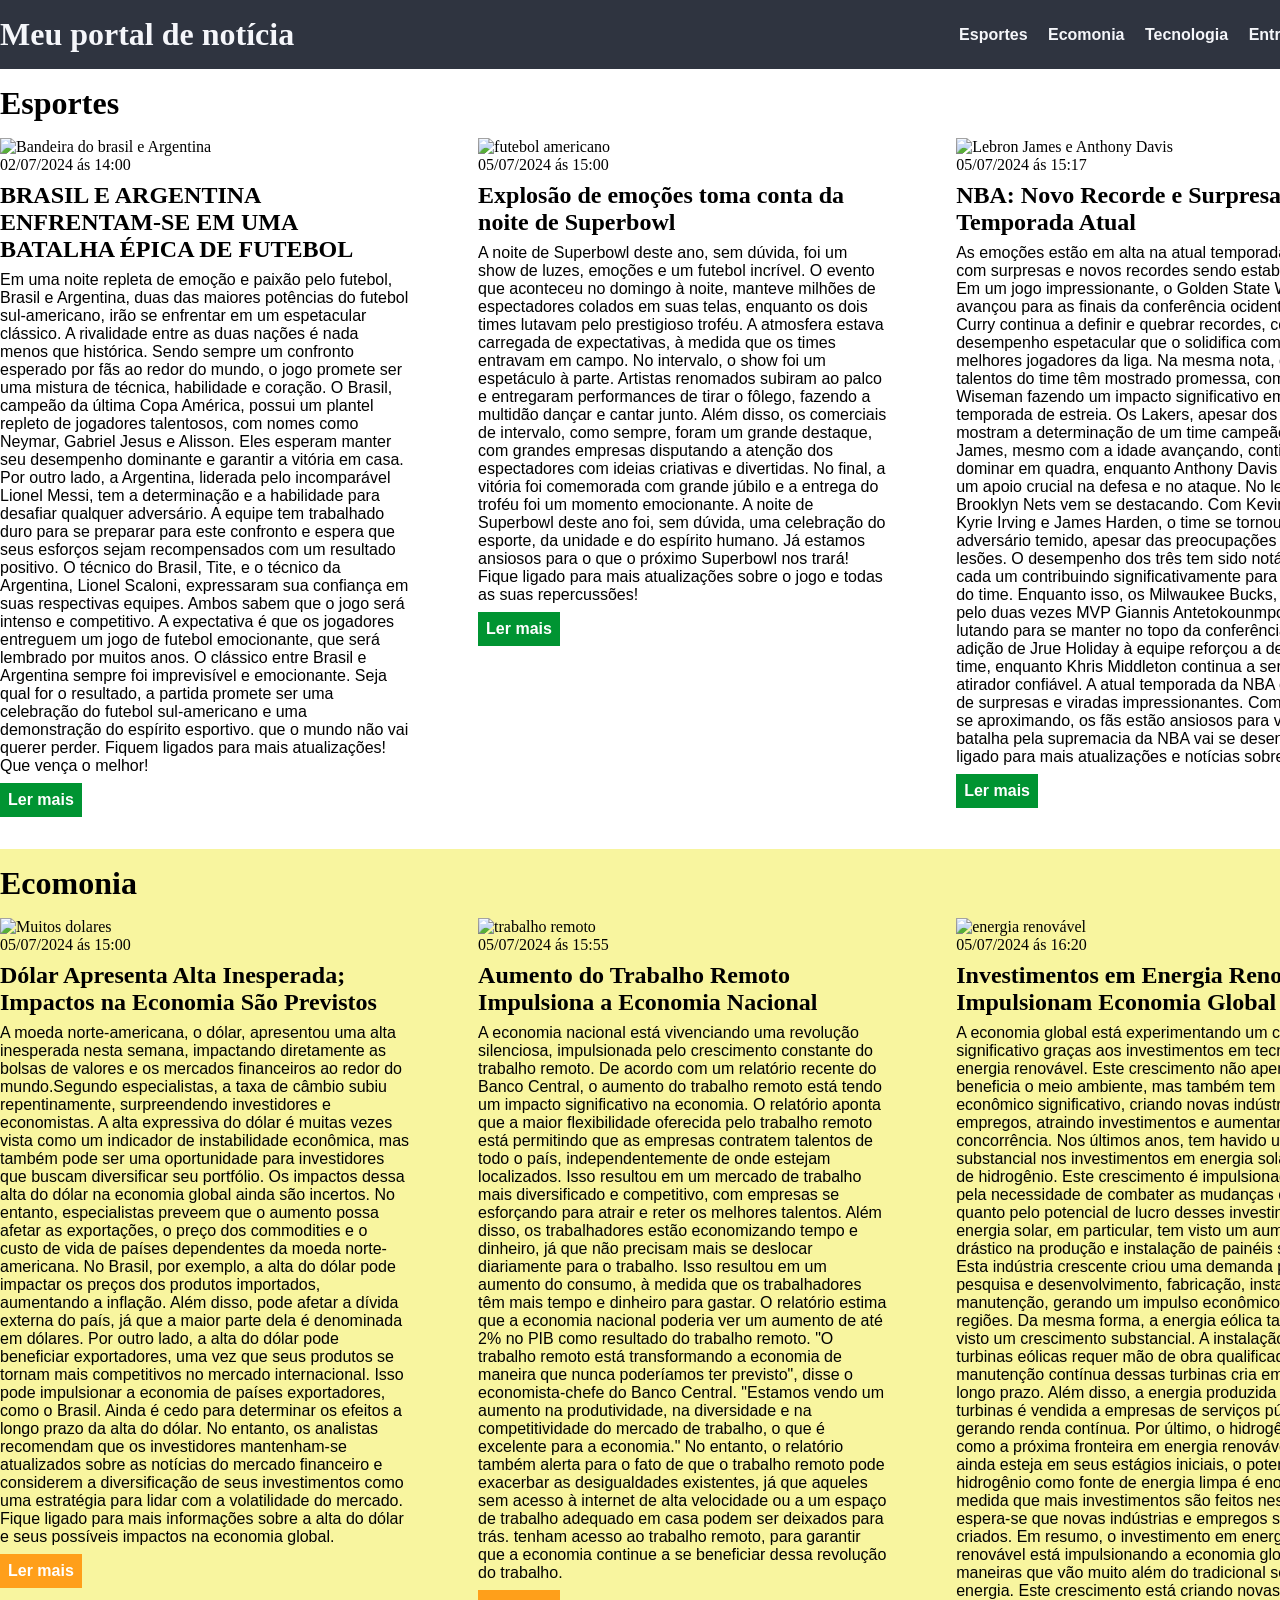
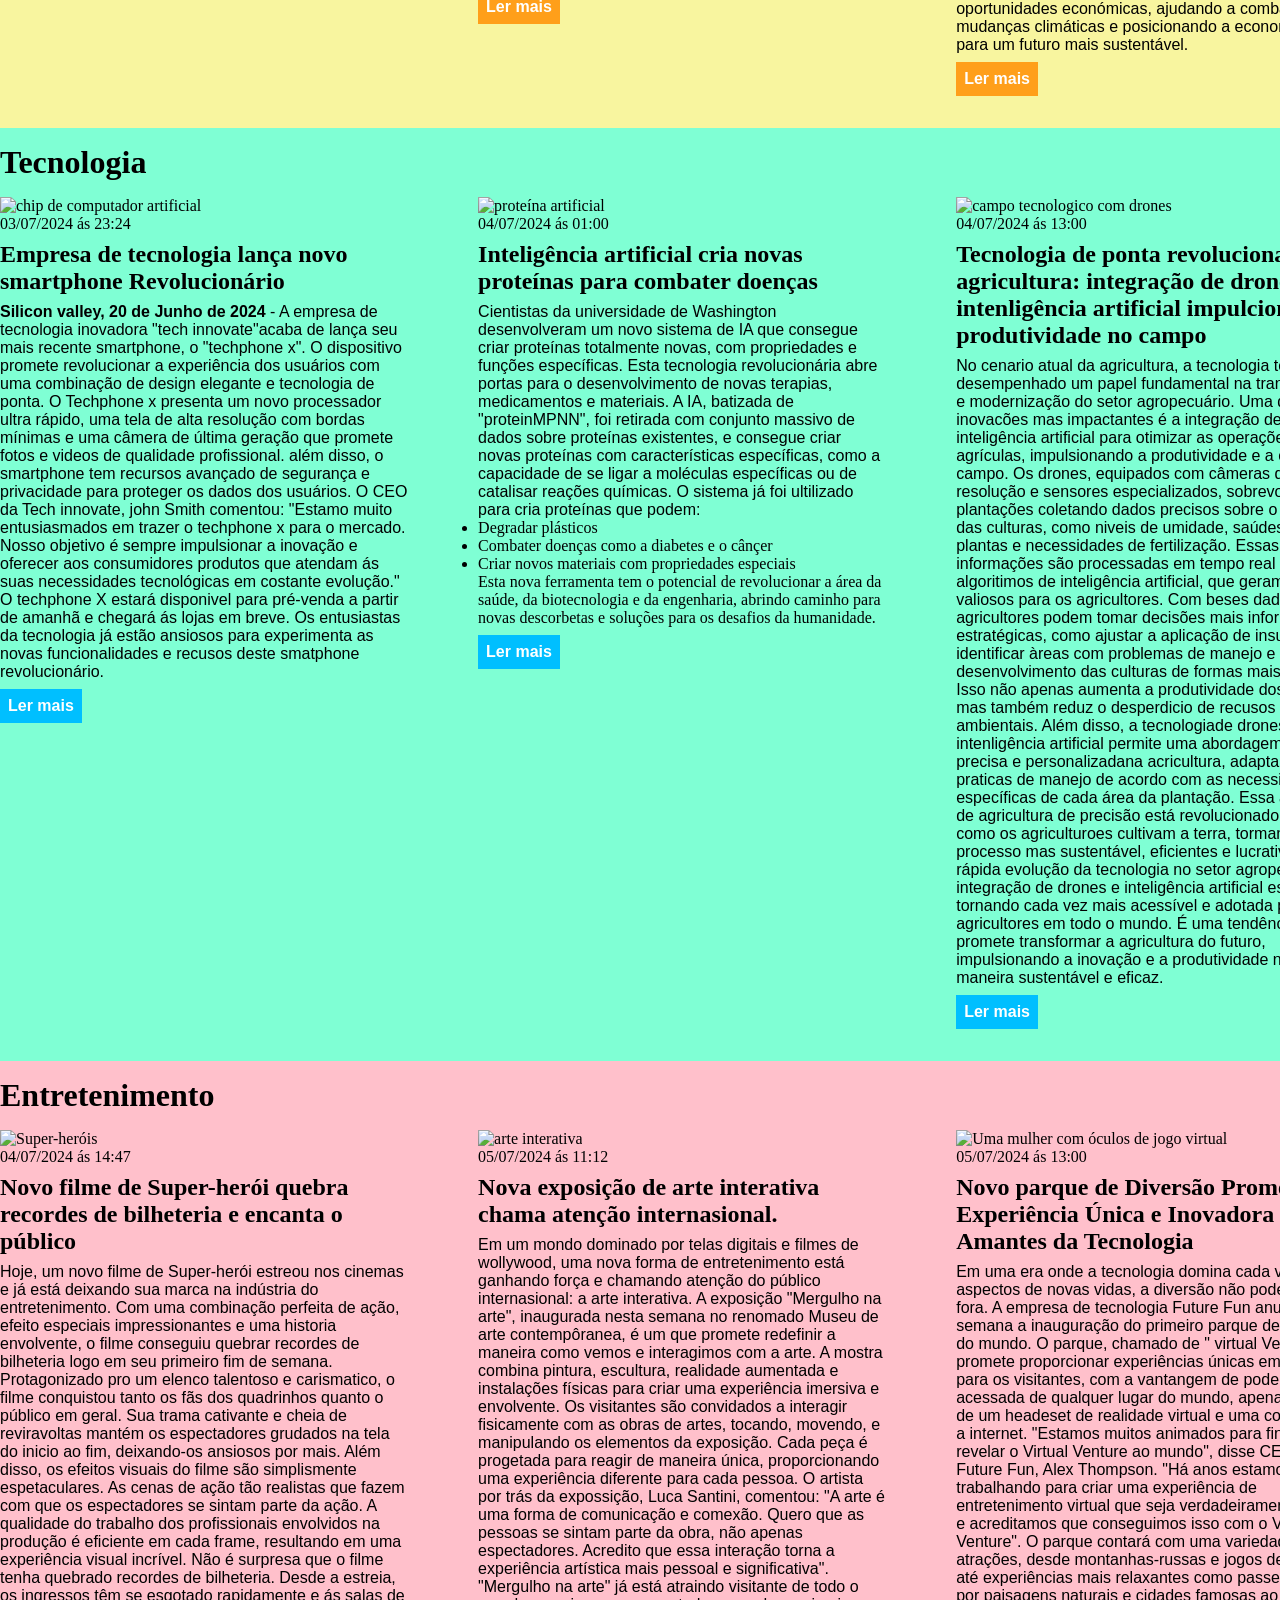
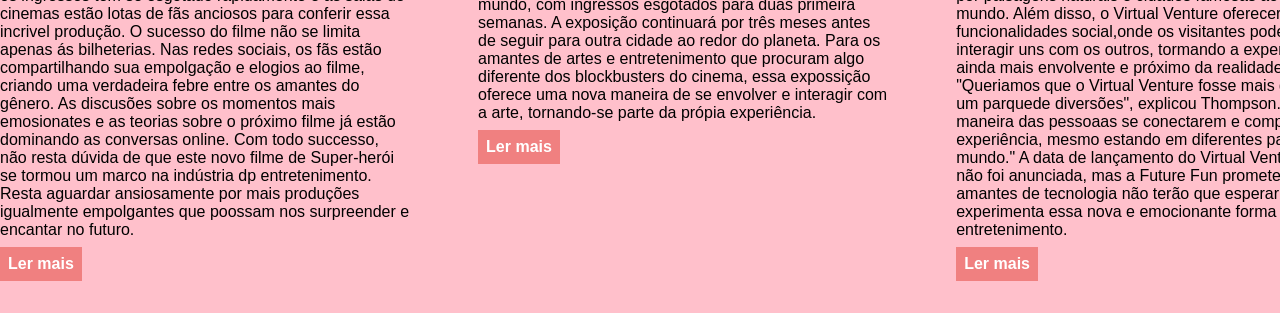
==== index.html @ 667017d4 "exercício.css" ====
<!DOCTYPE html>
<html lang="pt-br">
<head>
    <meta charset="UTF-8">
    <meta name="viewport" content="width=device-width, initial-scale=1.0">
    <title>Document</title>
    <link rel="stylesheet" href="./main.css"/>
</head>
<body>
    <header>
        <div class="container">
          <h1>Meu portal de notícia</h1>
           <nav>
                <ul>
                   <li>
                     <a href="#sports" title="Ir para sessão de esportes">Esportes</a>
                  </li>
                   <li>
                      <a href="#economy" title="Ir para sessão de E">Ecomonia</a>
                  </li>
                   <li>
                      <a href="#technology" title="Ir para a sessão de tecnologia">Tecnologia</a>
                  </li>
                   <li>
                      <a href="#entertainment" title="Ir para sessão de entretenimento">Entretenimento</a>
                  </li>  
                </ul>
           </nav>
        </div>
    </header>
    <section id="sports">
        <div class="container">
           <h2>Esportes</h2>
           <div class="articles">
              <article>
                  <img src="https://th.bing.com/th/id/OIF.UF0vwpuCNcdAWkmCXpvLKA?pid=ImgDet&w=168.00000000000003&h=87.92&c=7&dpr=1,3" alt="Bandeira do brasil e Argentina">
                  <header>
                     <time class="creation-date">02/07/2024 ás 14:00</time>
                   </header>
                    <h3>BRASIL E ARGENTINA ENFRENTAM-SE EM UMA BATALHA ÉPICA DE FUTEBOL</h3>
                    <p>
                     Em uma noite repleta de emoção e paixão pelo futebol, Brasil e Argentina, duas das maiores potências do futebol sul-americano,
                     irão se enfrentar em um espetacular clássico.
                     A rivalidade entre as duas nações é nada menos que histórica. Sendo sempre um confronto esperado por fãs ao redor do mundo, 
                     o jogo promete ser uma mistura de técnica, habilidade e coração.
                     O Brasil, campeão da última Copa América, possui um plantel repleto de jogadores talentosos, com nomes como Neymar, 
                     Gabriel Jesus e Alisson. Eles esperam manter seu desempenho dominante e garantir a vitória em casa.
                     Por outro lado, a Argentina, liderada pelo incomparável Lionel Messi, tem a determinação e a 
                     habilidade para desafiar qualquer adversário. A equipe tem trabalhado duro
                     para se preparar para este confronto e espera que seus esforços sejam recompensados com um resultado positivo.

                     O técnico do Brasil, Tite, e o técnico da Argentina, Lionel Scaloni, expressaram sua confiança em suas respectivas equipes.
                     Ambos sabem que o jogo será intenso e competitivo. A expectativa é que os jogadores entreguem um jogo de futebol 
                     emocionante, que será lembrado por muitos anos.
                     O clássico entre Brasil e Argentina sempre foi imprevisível e emocionante. Seja qual for o resultado,
                     a partida promete ser uma celebração do futebol sul-americano e uma demonstração do espírito esportivo.
                     que o mundo não vai querer perder. Fiquem ligados para mais atualizações!
               
                     </br>Que vença o melhor! 
                    </p>
                    <a href="#" title="Ler a noticia completa">Ler mais</a>
               </article>
               <article>
                   <img src="https://th.bing.com/th/id/OIP.SXNsqj-BRDKtHNkuhl0AogHaF-?pid=ImgDet&w=168.00000000000003&h=88.2&c=7&dpr=1,3" alt="futebol americano">
                   <header>
                     <time datetime="05/07/2024 ás 15:00">05/07/2024 ás 15:00</time>
                   </header>
                  <h3>Explosão de emoções toma conta da noite de Superbowl</h3>
                  <p>
                     A noite de Superbowl deste ano, sem dúvida, foi um show de luzes, emoções e um futebol incrível. 
                     O evento que aconteceu no domingo à noite, manteve milhões de espectadores colados em suas telas, enquanto os dois times 
                     lutavam pelo prestigioso troféu. A atmosfera estava carregada de expectativas, à medida que os times entravam em campo.
                     No intervalo, o show foi um espetáculo à parte. Artistas renomados subiram ao palco e entregaram performances de tirar
                      o fôlego, fazendo a multidão dançar e cantar junto.
                     Além disso, os comerciais de intervalo, como sempre, foram um grande destaque, com grandes empresas disputando a atenção dos
                     espectadores com ideias criativas e divertidas.
                     No final, a vitória foi comemorada com grande júbilo e a entrega do troféu foi um momento emocionante. A noite de Superbowl
                     deste ano foi, sem dúvida, uma celebração do esporte, da unidade e do espírito humano. 
                     Já estamos ansiosos para o que o próximo Superbowl nos trará! Fique ligado para mais atualizações sobre o jogo
                     e todas as suas repercussões!
                    </p>
                    <a href="#" title="Leia a notícia completa">Ler mais</a>
               </article>
               <article>
                   <img src="https://th.bing.com/th/id/OIP.EqbH0ZgD71yNt7T7adXaIwHaEK?pid=ImgDet&w=168&h=94.5&c=7&dpr=1,3" alt="Lebron James e Anthony Davis">
                   <header>
                      <time datetime="05/07/2024 ás 15:17">05/07/2024 ás 15:17</time>
                  </header>
                   <h3>NBA: Novo Recorde e Surpresas na Temporada Atual</h3>
                   <p>
                     As emoções estão em alta na atual temporada da NBA, com surpresas e novos recordes sendo estabelecidos.
                     Em um jogo impressionante, o Golden State Warriors avançou para as finais da conferência ocidental. Steph Curry continua a 
                     definir e quebrar recordes, com um desempenho espetacular que o solidifica como um dos melhores jogadores da liga.
                     Na mesma nota, os jovens talentos do time têm mostrado promessa, 
                     com James Wiseman fazendo um impacto significativo em sua temporada de estreia.
                     Os Lakers, apesar dos desafios, mostram a determinação de um time campeão. LeBron James, mesmo com a idade avançando, 
                     continua a dominar em quadra, enquanto Anthony Davis tem sido um apoio crucial na defesa e no ataque.
                     No leste, o Brooklyn Nets vem se destacando. Com Kevin Durant, Kyrie Irving e James Harden,
                     o time se tornou um adversário temido, apesar das preocupações com lesões.
                     O desempenho dos três tem sido notável, com cada um contribuindo significativamente para o sucesso do time.
                     Enquanto isso, os Milwaukee Bucks, liderados pelo duas vezes MVP Giannis Antetokounmpo,
                     estão lutando para se manter no topo da conferência leste.
                     A adição de Jrue Holiday à equipe reforçou a defesa do time, enquanto Khris Middleton continua a ser um atirador confiável.
                     A atual temporada da NBA está repleta de surpresas e viradas impressionantes. 
                     Com os playoffs se aproximando, os fãs estão ansiosos para ver como a batalha pela supremacia da NBA vai se desenrolar. 
                     Fique ligado para mais atualizações e notícias sobre a NBA.
                   </p>
                   <a href="#" title="Leia a notícia completa">Ler mais</a>
                </article>
            </div>
        </div>
    </section>
    <section id="economy">
        <div class="container">
         <h2>Ecomonia</h2>
            <div class="articles">
               <article>
                   <img src="https://th.bing.com/th/id/OIP.N8RsNg8UmqmbwD3GpKbjogHaE1?pid=ImgDet&w=168&h=109.84615384615384&c=7&dpr=1,3" alt=" Muitos dolares">
                    <header>
                     <time datetime="05/07/2024 ás 15:00">05/07/2024 ás 15:00</time>
                    </header>
                    <h3> Dólar Apresenta Alta Inesperada; Impactos na Economia São Previstos</h3>
                    <p>
                     A moeda norte-americana, o dólar, apresentou uma alta inesperada nesta semana, impactando diretamente as bolsas de 
                     valores e os mercados financeiros ao redor do mundo.Segundo especialistas, a taxa de câmbio subiu repentinamente, 
                     surpreendendo investidores e economistas. A alta expressiva do dólar é muitas vezes vista como um indicador
                     de instabilidade econômica, mas também pode ser uma oportunidade para investidores que buscam diversificar seu portfólio.
                     Os impactos dessa alta do dólar na economia global ainda são incertos. No entanto, especialistas preveem que o aumento 
                     possa afetar as exportações, o preço dos commodities e o custo de vida de países dependentes da moeda norte-americana.
                     No Brasil, por exemplo, a alta do dólar pode impactar os preços dos produtos importados, aumentando a inflação. Além disso, 
                     pode afetar a dívida externa do país, já que a maior parte dela é denominada em dólares.
                     Por outro lado, a alta do dólar pode beneficiar exportadores, uma vez que seus produtos se tornam mais competitivos
                     no mercado internacional. Isso pode impulsionar a economia de países exportadores, como o Brasil.
                     Ainda é cedo para determinar os efeitos a longo prazo da alta do dólar. No entanto, os analistas recomendam
                     que os investidores mantenham-se atualizados sobre as notícias do mercado financeiro e considerem a diversificação de seus
                     investimentos como uma estratégia para lidar com a volatilidade do mercado.
                     Fique ligado para mais informações sobre a alta do dólar e seus possíveis impactos na economia global.
                    </p>
                    <a href="#" title="Leia a notícia  completa">Ler mais</a>
                </article>
                  <article>
                        <img src="https://th.bing.com/th/id/OIP.Q5KJ61uFa-w5u8GrQovnfQAAAA?pid=ImgDet&w=168.00000000000003&h=88.2&c=7&dpr=1,3" alt="trabalho remoto">
                        <header>
                          <time datetime="05/07/2024 ás 15:55">05/07/2024 ás 15:55</time>
                       </header>
                       <h3>Aumento do Trabalho Remoto Impulsiona a Economia Nacional</h3>
                       <p>
                          A economia nacional está vivenciando uma revolução silenciosa, impulsionada pelo crescimento constante do trabalho remoto. 
                          De acordo com um relatório recente do Banco Central, o aumento do trabalho remoto está tendo um impacto significativo na economia.
                          O relatório aponta que a maior flexibilidade oferecida pelo trabalho remoto está permitindo que as empresas contratem 
                          talentos de todo o país, independentemente de onde estejam localizados. Isso resultou em um mercado de trabalho mais diversificado 
                          e competitivo, com empresas se esforçando para atrair e reter os melhores talentos.
                          Além disso, os trabalhadores estão economizando tempo e dinheiro, já que não precisam mais se deslocar diariamente para o trabalho. 
                          Isso resultou em um aumento do consumo, à medida que os trabalhadores têm mais tempo e dinheiro para gastar. O relatório estima que 
                          a economia nacional poderia ver um aumento de até 2% no PIB como resultado do trabalho remoto.
                          "O trabalho remoto está transformando a economia de maneira que nunca poderíamos ter previsto", disse o economista-chefe do Banco Central.
                          "Estamos vendo um aumento na produtividade, na diversidade e na competitividade do mercado de trabalho, o que é excelente para a economia."
                          No entanto, o relatório também alerta para o fato de que o trabalho remoto pode exacerbar as desigualdades existentes, 
                          já que aqueles sem acesso à internet de alta velocidade ou a um espaço de trabalho adequado em casa podem ser deixados para trás.
                          tenham acesso ao trabalho remoto, para garantir que a economia continue a se beneficiar dessa revolução do trabalho.
                       </p>
                       <a href="#" title="Leia a notícia completa">Ler mais</a>
                   </article>
                   <article>
                        <img src="https://th.bing.com/th/id/OIP.VUmOvIWwrbQM0lp79oIJpgAAAA?pid=ImgDet&w=168&h=94.36937799043062&c=7&dpr=1,3" alt="energia renovável">
                        <header>
                            <time datetime="05/07/2024 ás 16:20">05/07/2024 ás 16:20</time>
                        </header>
                        <h3>Investimentos em Energia Renovável Impulsionam Economia Global</h3>
                        <p>
                          A economia global está experimentando um crescimento significativo graças aos investimentos em tecnologias de energia renovável. 
                          Este crescimento não apenas beneficia o meio ambiente, mas também tem um impacto econômico significativo, 
                          criando novas indústrias e empregos, atraindo investimentos e aumentando a concorrência.
                          Nos últimos anos, tem havido um aumento substancial nos investimentos em energia solar, eólica e de hidrogênio. Este crescimento é 
                          impulsionado tanto pela necessidade de combater as mudanças climáticas quanto pelo potencial de lucro desses investimentos. 
                          A energia solar, em particular, tem visto um aumento drástico na produção e instalação de painéis solares. Esta indústria crescente 
                          criou uma demanda por pesquisa e desenvolvimento, fabricação, instalação e manutenção, gerando um impulso econômico em muitas regiões.
                          Da mesma forma, a energia eólica também tem visto um crescimento substancial. A instalação de turbinas eólicas requer mão de obra 
                          qualificada, e a manutenção contínua dessas turbinas cria empregos de longo prazo. Além disso, a energia produzida por essas turbinas é
                          vendida a empresas de serviços públicos, gerando renda contínua.
                          Por último, o hidrogênio é visto como a próxima fronteira em energia renovável. Embora ainda esteja em seus estágios iniciais, o potencial 
                          para o hidrogênio como fonte de energia limpa é enorme. 
                          À medida que mais investimentos são feitos nesta área, espera-se que novas indústrias e empregos sejam criados.
                          Em resumo, o investimento em energia renovável está impulsionando a economia global de maneiras que vão muito além do tradicional setor de energia.
                          Este crescimento está criando novas oportunidades económicas, ajudando a combater as mudanças climáticas e posicionando a economia global
                          para um futuro mais sustentável.
                       </p>
                       <a href="#" title="Leia a notícia completa">Ler mais</a>
                 </article>
               </div>
          </div>
      </section>
     <section id="technology">
        <div class="container">
            <h2>Tecnologia</h2>
           <div class="articles">
               <article>
                   <img src="https://th.bing.com/th/id/OIP.VvObCegYnAon6hf6VqrpDgHaEL?pid=ImgDet&w=168&h=111.552&c=7&dpr=1,3" alt="chip de computador artificial">
                   <header>
                        <time datetime="03/07/2024 ás 23:24">03/07/2024 ás 23:24</time>
                    </header>
                    <h3>Empresa de tecnologia lança novo smartphone Revolucionário</h3>
                    <p>
                     <strong>Silicon valley, 20 de Junho de 2024 </strong>
                     - A empresa de tecnologia inovadora "tech innovate"acaba 
                     de lança seu mais recente smartphone, o "techphone x". O dispositivo promete revolucionar
                     a experiência dos usuários com uma combinação de design elegante e tecnologia de ponta.
                     O Techphone x 
                     presenta um novo processador ultra rápido, uma tela de alta resolução com 
                     bordas mínimas e uma câmera de última geração que promete fotos e videos de qualidade profissional. 
                     além disso, o smartphone tem recursos avançado de segurança e privacidade para proteger os dados
                     dos usuários. 
                     O CEO da Tech innovate,
                     john Smith comentou: "Estamo muito entusiasmados em trazer o techphone x 
                     para o mercado. Nosso objetivo é sempre impulsionar  a inovação e oferecer aos consumidores
                     produtos que atendam ás suas necessidades tecnológicas em costante evolução."

                     O techphone X estará disponivel para pré-venda a partir de amanhã e chegará ás lojas em breve.
                     Os entusiastas da tecnologia já estão ansiosos para experimenta  as novas
                     funcionalidades e recusos deste smatphone revolucionário.
                    </p>
                    <a href="#" title="Leia a notícia completa">Ler mais</a>
                </article>
                <article>
                    <img src="https://th.bing.com/th/id/OIP.wGPs08Y-tRwc-zWk6XHKxgHaFj?pid=ImgDet&w=168&h=126&c=7&dpr=1,3" alt=" proteína artificial">
                    <header>
                        <time datetime="04/07/2024 ás 01:00">04/07/2024 ás 01:00</time>
                    </header>
                    <h3>Inteligência artificial cria novas proteínas para combater doenças</h3>
                    <p>
                      Cientistas da universidade de Washington desenvolveram um novo sistema de IA que consegue criar 
                      proteínas totalmente novas, com propriedades e funções específicas. Esta tecnologia revolucionária 
                      abre portas para o desenvolvimento de novas terapias, medicamentos e materiais.
                      A IA, batizada de "proteinMPNN", foi retirada com conjunto massivo de dados sobre proteínas existentes,
                      e consegue criar novas proteínas com características específicas, como a capacidade de se ligar a moléculas
                      específicas ou de catalisar reações químicas.
                      O sistema já foi ultilizado para cria proteínas que podem:

                        <ul>
                            <li>
                                Degradar plásticos
                            </li>
                            <li>
                                Combater doenças como a diabetes e o cânçer
                            </li>
                            <li>
                                Criar novos materiais com propriedades especiais
                            </li>
                        </ul>
                      Esta nova ferramenta tem o potencial de revolucionar a área da saúde, da biotecnologia e 
                      da engenharia, abrindo caminho para novas descorbetas e soluções para os desafios da humanidade.
                   </p>
                    <a href="#" title="Leia a notícia completa">Ler mais</a>
                </article>
                <article>
                    <img src="https://th.bing.com/th/id/OIP.MgFPG8qgtLNvmOZzmm0cWwHaEU?pid=ImgDet&w=168.00000000000003&h=98.00000000000001&c=7&dpr=1,3" alt="campo tecnologico com drones">
                    <header>
                        <time datetime="04/07/2024 ás 13:00">04/07/2024 ás 13:00</time>
                    </header>
                    <h3>Tecnologia de ponta revoluciona a agricultura: integração de drones e intenligência artificial impulciona a produtividade no campo</h3>
                    <p>
                     No cenario atual da agricultura, a tecnologia tem desempenhado um papel fundamental na transformação e modernização 
                     do setor agropecuário. Uma das inovacões mas impactantes é a integração de drones e inteligência artificial 
                     para otimizar as operações agrículas, impulsionando a produtividade e a eficiêcia no campo.

                     Os drones, equipados com câmeras de alta resolução e sensores especializados, sobrevoam as plantações coletando dados
                     precisos sobre o estados das culturas, como niveis de umidade, saúdes das plantas e necessidades de fertilização. 
                     Essas informações são processadas em tempo real por algoritimos de inteligência artificial, que geram insights 
                     valiosos para os agricultores. Com beses dados, os agricultores podem tomar decisões mais informadas e estratégicas, 
                     como ajustar a aplicação de insumos, e identificar àreas com problemas de manejo e monitorar o desenvolvimento das culturas 
                     de formas mais eficientes. Isso não apenas aumenta a produtividade dos cultivos, mas também  reduz o desperdicio de recusos e 
                     impactos ambientais.
                     Além disso, a tecnologiade drones e intenligência artificial permite uma abordagem mais precisa e personalizadana acricultura, adaptando as praticas
                     de manejo de acordo com as necessidades específicas de cada área da plantação. Essa abordagem de agricultura de precisão está revolucionado a forma como
                     os agriculturoes cultivam a terra, tormando o processo mas sustentável, eficientes e lucrativo,
                     Com a rápida evolução da tecnologia no setor agropecuário, a integração de drones e inteligência artificial está se tornando cada vez mais acessível 
                     e adotada por agricultores em todo o mundo. É uma tendência que promete transformar a agricultura do futuro, impulsionando a inovação e a produtividade
                     no campo de maneira sustentável e eficaz.
                    </p>
                    <a href="#" title="Leia a notícia completa">Ler mais</a>
                </article>
            </div>
        </div>
    </section>
    <section id="entertainment">
        <div class="container">
           <h2>Entretenimento</h2>
           <div class="articles">
                <article>
                    <img src="https://th.bing.com/th/id/OIP.EmAvqfZo1g3l0dRwUW2iXwAAAA?pid=ImgDet&w=168&h=84&c=7&dpr=1,3" alt="Super-heróis">
                    <header>
                        <time datetime="04/07/2024 ás 14:47">04/07/2024 ás 14:47</time>
                    </header>
                    <h3>Novo filme de Super-herói quebra recordes de bilheteria e encanta o público</h3>
                    <p>
                      Hoje, um novo filme de Super-herói estreou nos cinemas e já está deixando sua marca na indústria
                      do entretenimento. Com uma combinação perfeita de ação, efeito especiais impressionantes e uma 
                      historia envolvente, o filme conseguiu quebrar recordes de bilheteria logo em seu primeiro fim de semana. 
                      Protagonizado pro um elenco talentoso e carismatico, o filme conquistou tanto os fãs dos quadrinhos quanto o público
                      em geral. Sua trama cativante e cheia de reviravoltas mantém os espectadores grudados na tela do inicio ao fim, 
                      deixando-os ansiosos por mais.

                      Além disso, os efeitos visuais do filme são simplismente espetaculares. As cenas de ação tão realistas que fazem com que 
                      os espectadores se sintam parte da ação. A qualidade do trabalho dos profissionais envolvidos na produção é eficiente
                      em cada frame, resultando em uma experiência visual incrível.
                      Não é surpresa que o filme tenha quebrado recordes de bilheteria. Desde a estreia, os ingressos têm se esgotado rapidamente 
                      e ás salas de cinemas estão lotas de fãs anciosos para conferir essa incrivel produção.
                      O sucesso do filme não se limita apenas ás bilheterias. Nas redes sociais, os fãs estão compartilhando sua empolgação 
                      e elogios ao filme, criando uma verdadeira febre entre os amantes do gênero. As discusões sobre os momentos mais emosionates 
                      e as teorias sobre o próximo filme já estão dominando as conversas online.
                      Com todo successo, não resta dúvida de que este novo filme de Super-herói se tormou um marco na 
                      indústria dp entretenimento. Resta aguardar ansiosamente por mais produções igualmente empolgantes que poossam nos surpreender
                      e encantar no futuro.
                 </p>
                 <a href="#" title="Leia a notícia completa">Ler mais</a>
               </article>
               <article>
                  <img src="https://th.bing.com/th/id/OIP.QwZMgYDD4YnKC2y-NVO3rgHaDt?pid=ImgDet&w=168&h=112&c=7&dpr=1,3" alt="arte interativa">
                    <header>
                      <time datetime="05/07/2024 ás 11:12">05/07/2024 ás 11:12</time>
                    </header>
                    <h3>Nova exposição de arte interativa chama atenção internasional.</h3>
                    <p>
                    Em um mondo dominado  por telas digitais e filmes de wollywood, uma nova forma de entretenimento
                    está ganhando força e chamando atenção do público internasional: a arte interativa.
                    A exposição "Mergulho na arte", inaugurada nesta semana no renomado Museu de arte 
                    contempôranea, é um que promete redefinir a maneira como vemos e interagimos com a arte. A mostra 
                    combina pintura, escultura, realidade aumentada e instalações físicas para criar uma experiência 
                    imersiva e envolvente.

                    Os visitantes são convidados a interagir fisicamente com as obras de artes, tocando, movendo, e manipulando
                    os elementos da exposição. Cada peça é progetada para reagir de maneira única, proporcionando uma experiência
                    diferente para cada pessoa.
                    O artista por trás da expossição, Luca Santini, comentou: "A arte é uma forma de comunicação e comexão.
                    Quero que as pessoas se sintam parte da obra, não apenas espectadores. Acredito que essa interação torna a experiência
                    artística mais pessoal e significativa". 

                    "Mergulho na arte" já está atraindo visitante de todo o mundo, com ingressos esgotados para duas primeira semanas.
                    A exposição continuará por três meses antes de seguir para outra cidade ao redor do planeta.
                    Para os amantes de artes e entretenimento que procuram algo diferente dos blockbusters do cinema, essa
                    expossição oferece uma nova maneira de se envolver e interagir com a arte, tornando-se parte da própia experiência.
                    </p>
                    <a href="#" title="Leia a notícia completa">Ler mais</a>
                </article>
                <article>
                    <img src="https://th.bing.com/th/id/OIP.9ZYV1pABisdxphOJosM56AHaE7?pid=ImgDet&w=168&h=111.92999999999999&c=7&dpr=1,3" alt="Uma mulher com óculos de jogo virtual">
                    <header>
                    <time datetime="05/07/2024 ás 13:00">05/07/2024 ás 13:00</time>
                    </header>
                    <h3>Novo parque de Diversão Promete Experiência Única e Inovadora para Amantes da Tecnologia</h3>
                    <p>
                    Em uma era onde a tecnologia domina cada vez mais aspectos de novas vidas, a diversão não poderia ficar de fora.
                    A empresa de tecnologia Future Fun anunciou esta semana a inauguração do primeiro parque de diversão do mundo.
                    O parque, chamado de " virtual Venture", promete proporcionar experiências únicas emosionantes para
                    os visitantes, com a vantangem de poder ser acessada de qualquer lugar do mundo, apenas como uso 
                    de um headeset de realidade virtual e uma conexão com a internet.
                    "Estamos muitos animados para finalmente revelar o Virtual Venture ao mundo", disse CEO da Future Fun, Alex Thompson.
                    "Há anos estamos trabalhando para criar uma experiência de entretenimento virtual que seja verdadeiramente
                    imersiva e acreditamos que conseguimos isso com o Virtual Venture". 

                    O parque contará com uma variedadesde atrações, desde montanhas-russas e jogos de habilidade até experiências 
                    mais relaxantes como passeio virtuais por paisagens naturais e cidades famosas ao redor do mundo. 
                    Além disso, o Virtual Venture oferecerá uma funcionalidades social,onde os visitantes poderão interagir
                    uns com os outros, tormando a experiência ainda mais envolvente e próximo da realidade.
                    "Queriamos que o Virtual Venture fosse mais que apenas um parquede diversões", explicou Thompson.
                    "É uma maneira das pessoaas se conectarem e compartilharem experiência, mesmo estando em diferentes partes do mundo."
                    A data de lançamento do Virtual Venture ainda não foi anunciada, mas a Future Fun promete que 
                    os amantes de tecnologia não terão que esperar muito para experimenta essa nova e emocionante forma de entretenimento.
                    </p>
                    <a href="#" title="Leia a notícia completa">Ler mais</a>
                </article>
            </div>
        </div>
    </section>
</body>
</html>
---- main.css ----
* {
    box-sizing: border-box;
    margin: 0;
    padding: 0;
}

.container {
    width: 1366px;
    margin: 0 auto;
}

body > header {
    background-color: #2f3440;
    padding: 16px 0;
    color: #f5f6fa;
}

header .container {
    display: flex;
    align-items: center;
    justify-content: space-between;
}

header li {
    display: inline;
    font-family: Arial, Helvetica, sans-serif;
    font-weight: bolder;
    margin-left: 16px;
}

header li a {
    color: #f5f6fa;
    text-decoration: none;
}

.articles {
    display: flex;
    flex-wrap: wrap;
    justify-content: space-between;
}

.articles article img {
    /*height: 180px;*/
    width: 100%;

}

.articles article {
    width: 30%;
}

section {
    padding: 16px 0;
}

section h2, 
.articles article {
    margin-bottom: 16px;
}

.articles article h3 {
    margin-top: 8px;
    margin-bottom: 8px;
}

.articles article a {
    background-color: mediumblue;
    color: #fff;
    padding: 8px;
    display: inline-block;
    text-decoration: none;
    font-weight: bolder;
    margin-top: 8px;
}

.articles article a:hover{
    text-decoration: underline;
}

.articles article a,
.articles article p {
    font-family: Arial, Helvetica, sans-serif;
}

.articles article h3 {
    font-size: 24px;
}

section h2 {
    font-size: 32px;
}

#sports{
    background-color: rgba(0, 255, 0, 0,1);
}

#sports .articles article a {
    background-color: #009432;
}

#economy {
    background-color: #f8f59f;
}

#economy .articles article a {
    background-color: #ff9f1a;;
}

#technology {
    background-color:  aquamarine;
}

#technology .articles article a {
   background-color: rgb(0, 191, 255);
}


#entertainment {
   background-color: pink;
}

#entertainment .articles article a {
    background-color: lightcoral;
}
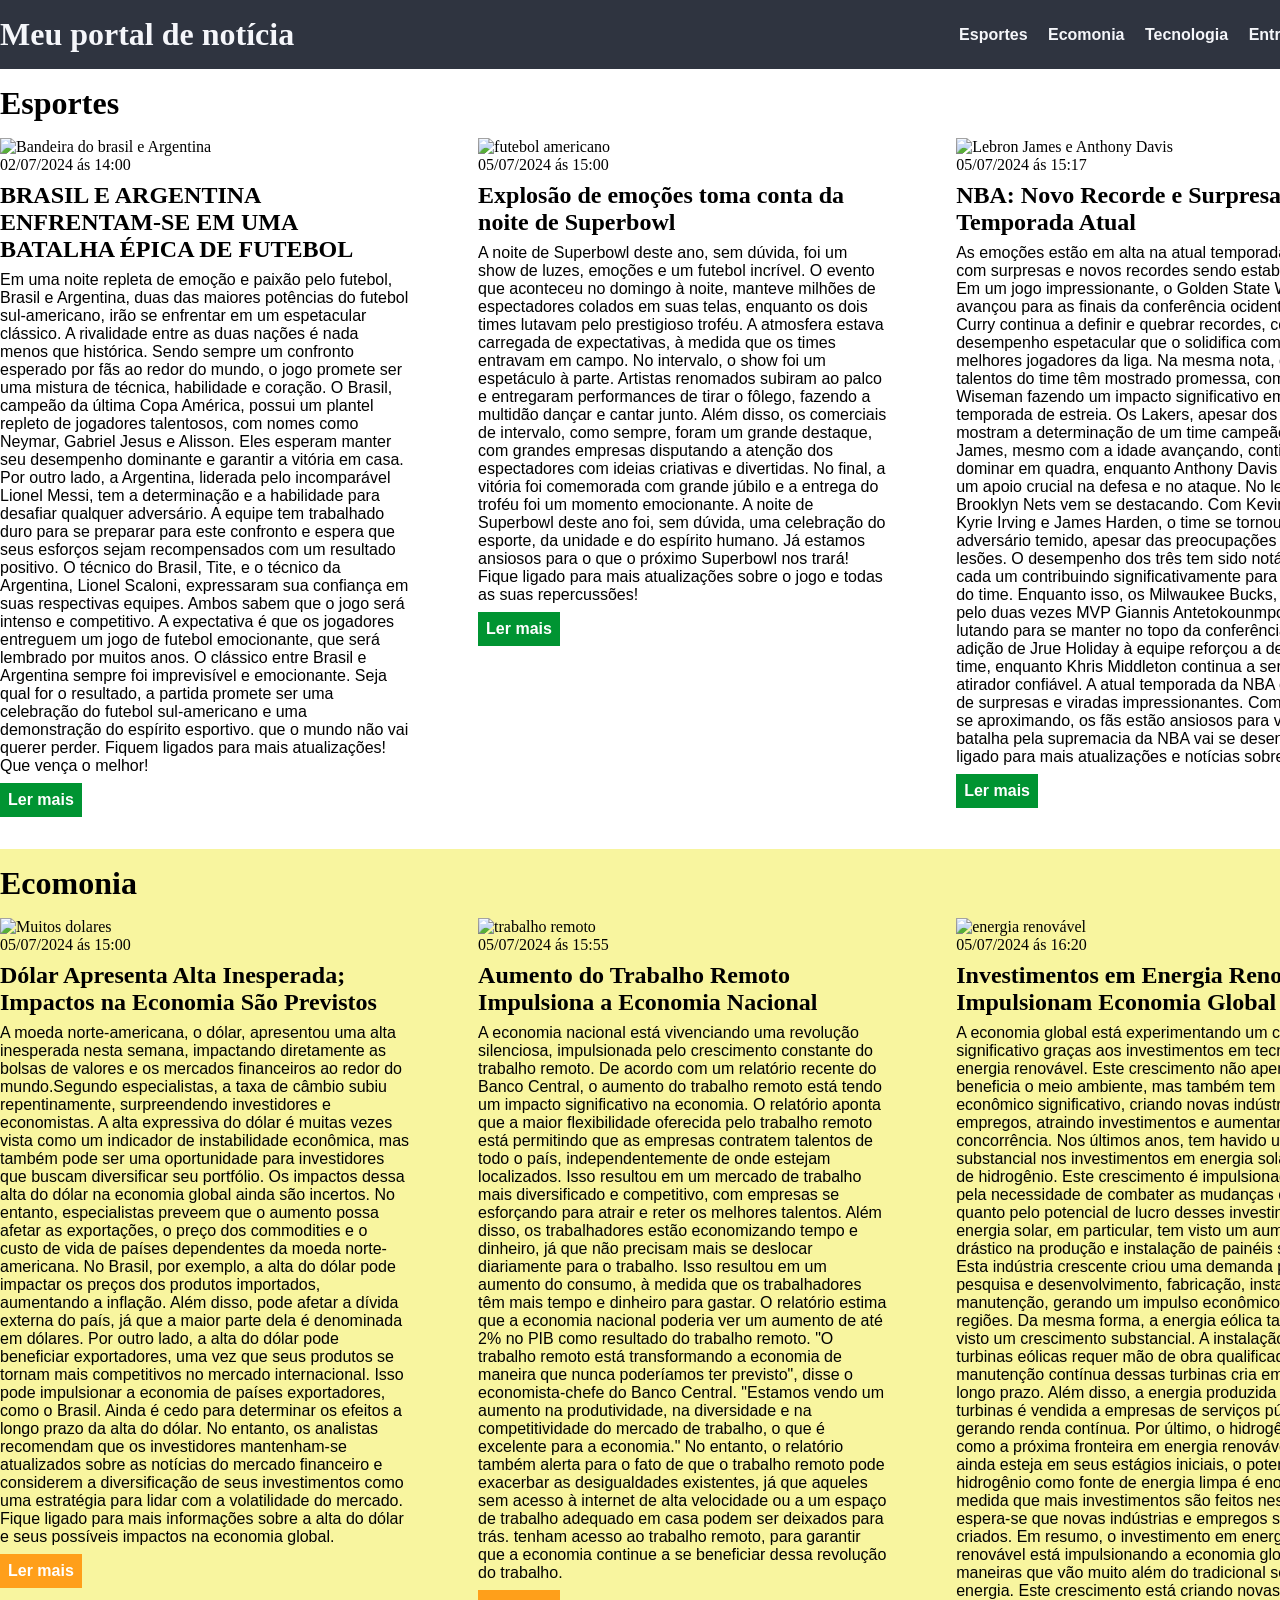
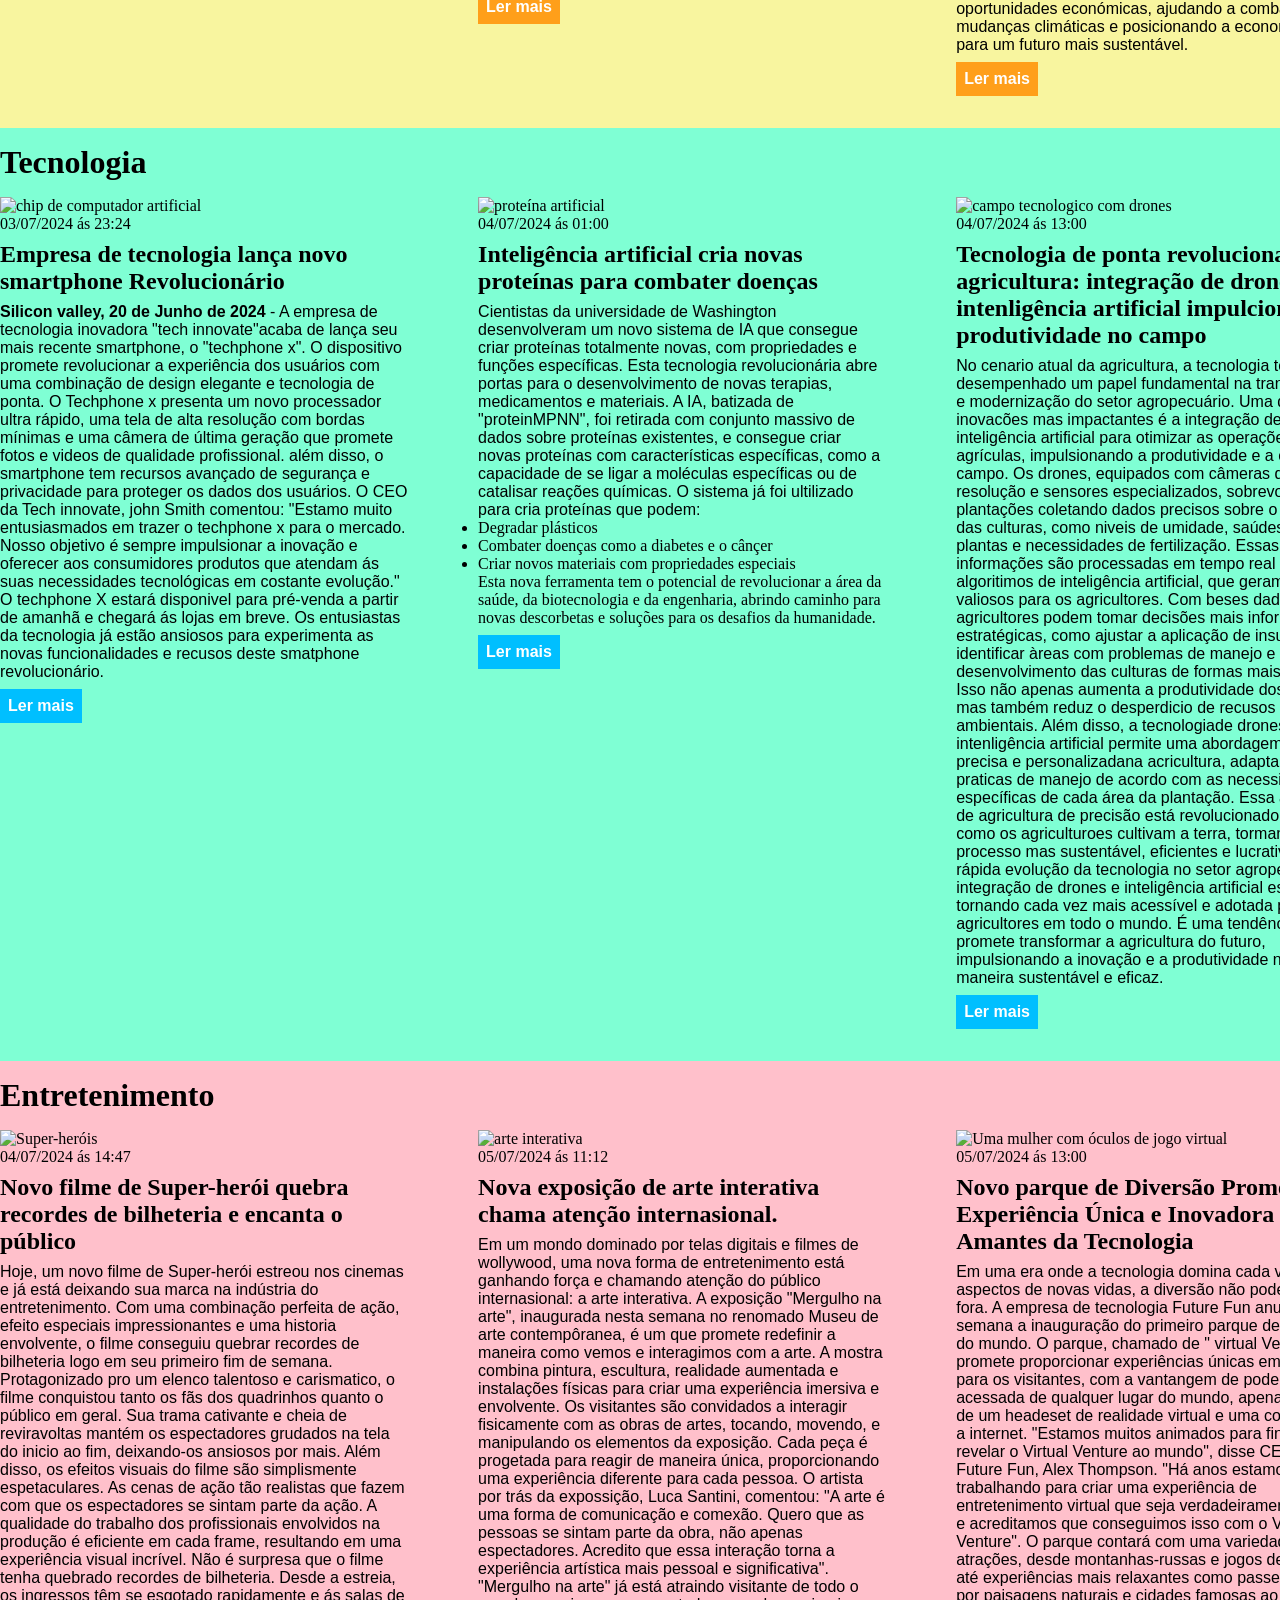
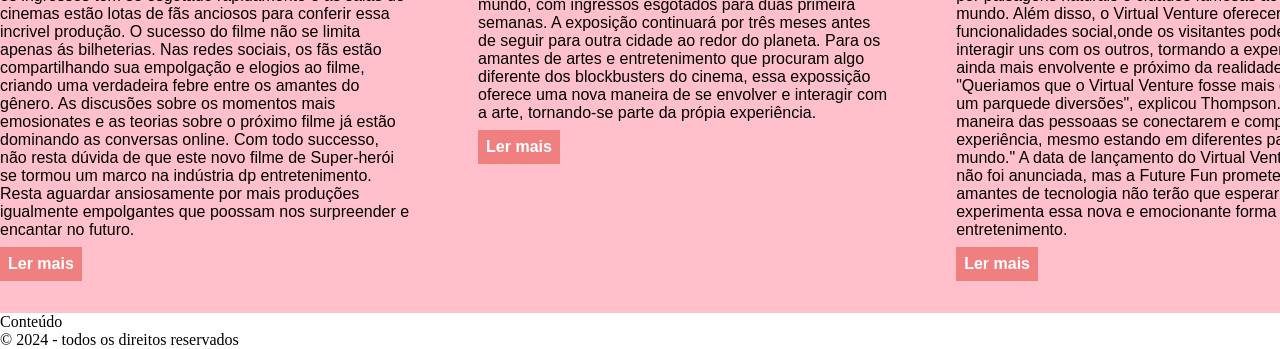
==== commit c0b65252: "exercício.css" ====
--- a/index.html
+++ b/index.html
@@ -270,8 +270,9 @@
                      como ajustar a aplicação de insumos, e identificar àreas com problemas de manejo e monitorar o desenvolvimento das culturas 
                      de formas mais eficientes. Isso não apenas aumenta a produtividade dos cultivos, mas também  reduz o desperdicio de recusos e 
                      impactos ambientais.
-                     Além disso, a tecnologiade drones e intenligência artificial permite uma abordagem mais precisa e personalizadana acricultura, adaptando as praticas
-                     de manejo de acordo com as necessidades específicas de cada área da plantação. Essa abordagem de agricultura de precisão está revolucionado a forma como
+                     Além disso, a tecnologiade drones e intenligência artificial permite uma abordagem mais precisa e personalizadana acricultura,
+                     adaptando as praticas de manejo de acordo com as necessidades específicas de cada área da plantação. Essa abordagem de agricultura 
+                     de precisão está revolucionado a forma como
                      os agriculturoes cultivam a terra, tormando o processo mas sustentável, eficientes e lucrativo,
                      Com a rápida evolução da tecnologia no setor agropecuário, a integração de drones e inteligência artificial está se tornando cada vez mais acessível 
                      e adotada por agricultores em todo o mundo. É uma tendência que promete transformar a agricultura do futuro, impulsionando a inovação e a produtividade
@@ -372,5 +373,11 @@
             </div>
         </div>
     </section>
+    <aside>
+        Conteúdo
+    </aside>
+    <footer>
+        &copy; 2024 - todos os direitos reservados
+    </footer>
 </body>
 </html>
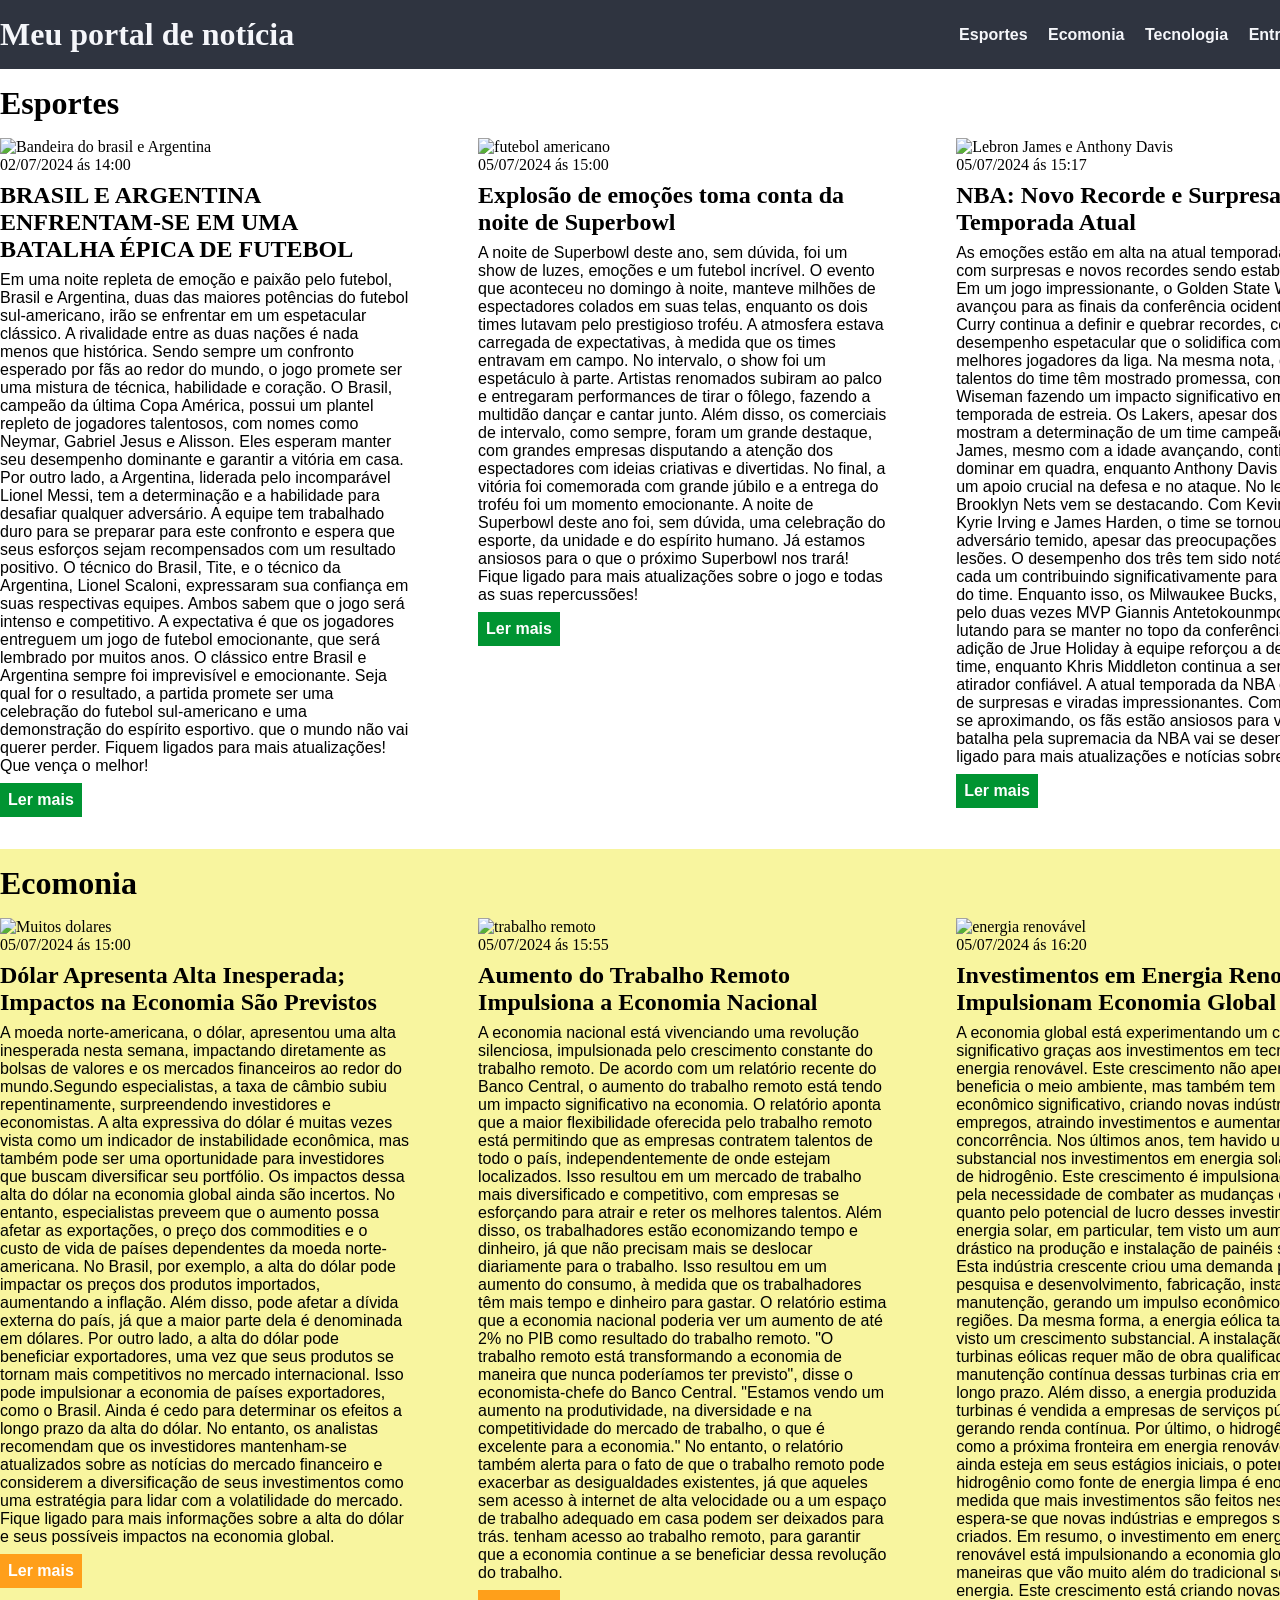
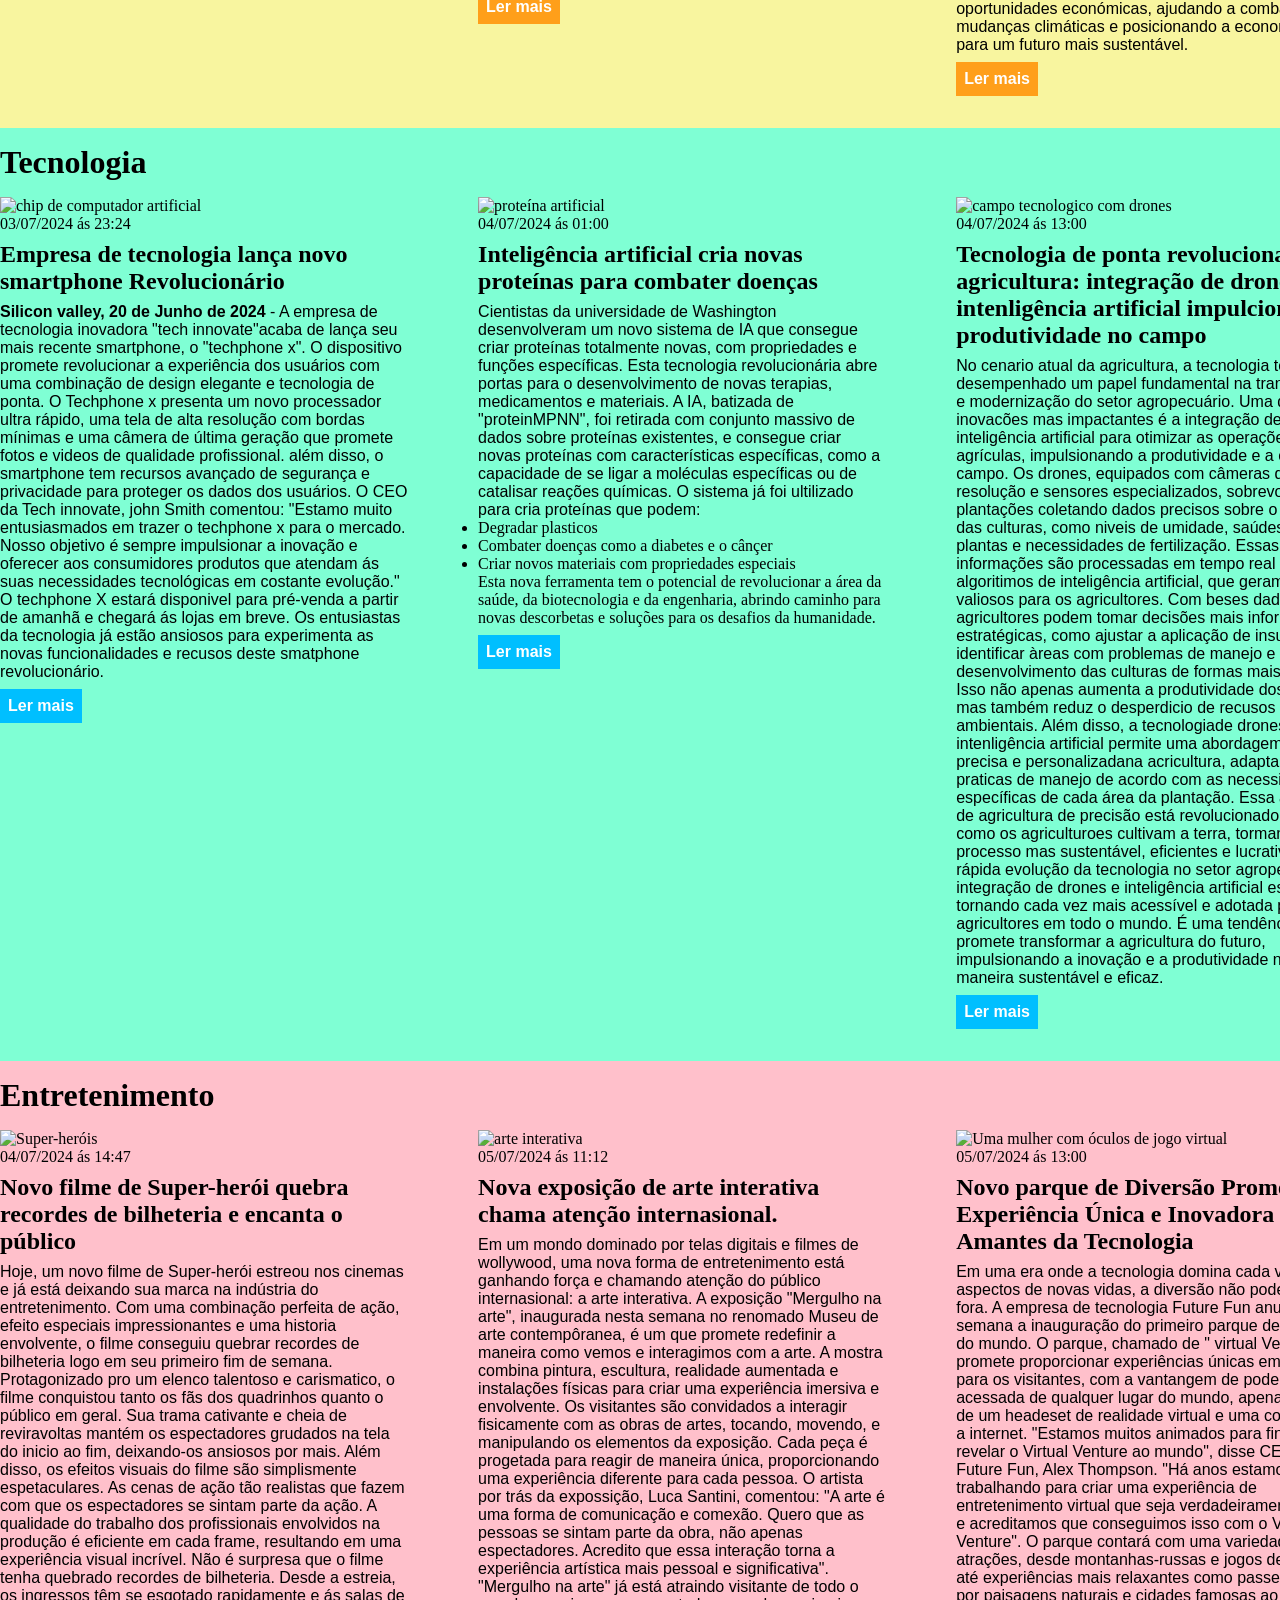
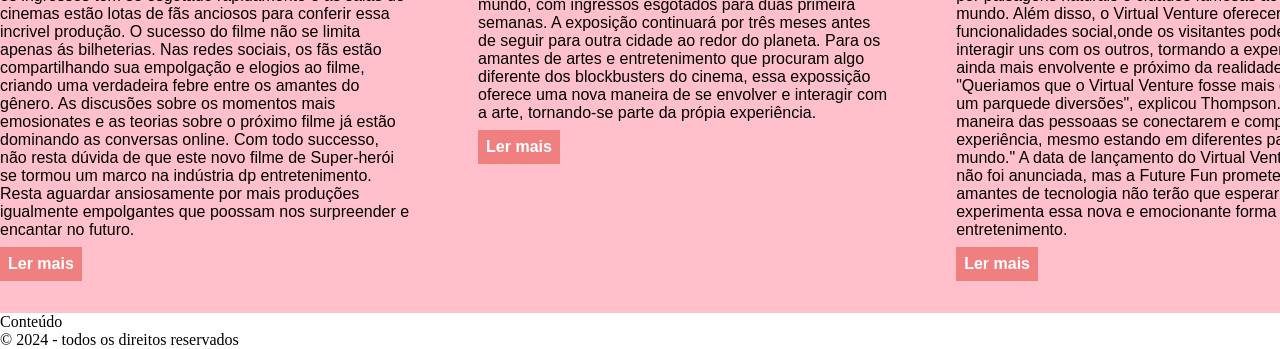
==== commit 99de3e7a: "exercício.css" ====
--- a/index.html
+++ b/index.html
@@ -233,18 +233,16 @@
                       abre portas para o desenvolvimento de novas terapias, medicamentos e materiais.
                       A IA, batizada de "proteinMPNN", foi retirada com conjunto massivo de dados sobre proteínas existentes,
                       e consegue criar novas proteínas com características específicas, como a capacidade de se ligar a moléculas
-                      específicas ou de catalisar reações químicas.
-                      O sistema já foi ultilizado para cria proteínas que podem:
-
-                        <ul>
+                      específicas ou de catalisar reações químicas. O sistema já foi ultilizado para cria proteínas que podem:
+                      <ul>
                             <li>
-                                Degradar plásticos
+                                Degradar plasticos
                             </li>
                             <li>
-                                Combater doenças como a diabetes e o cânçer
+                             Combater doenças como a diabetes e o cânçer
                             </li>
                             <li>
-                                Criar novos materiais com propriedades especiais
+                             Criar novos materiais com propriedades especiais
                             </li>
                         </ul>
                       Esta nova ferramenta tem o potencial de revolucionar a área da saúde, da biotecnologia e 
@@ -274,9 +272,9 @@
                      adaptando as praticas de manejo de acordo com as necessidades específicas de cada área da plantação. Essa abordagem de agricultura 
                      de precisão está revolucionado a forma como
                      os agriculturoes cultivam a terra, tormando o processo mas sustentável, eficientes e lucrativo,
-                     Com a rápida evolução da tecnologia no setor agropecuário, a integração de drones e inteligência artificial está se tornando cada vez mais acessível 
-                     e adotada por agricultores em todo o mundo. É uma tendência que promete transformar a agricultura do futuro, impulsionando a inovação e a produtividade
-                     no campo de maneira sustentável e eficaz.
+                     Com a rápida evolução da tecnologia no setor agropecuário, a integração de drones e inteligência artificial está se tornando cada vez
+                     mais acessível e adotada por agricultores em todo o mundo. É uma tendência que promete transformar a agricultura do futuro, impulsionando
+                     a inovação e a produtividade no campo de maneira sustentável e eficaz.
                     </p>
                     <a href="#" title="Leia a notícia completa">Ler mais</a>
                 </article>
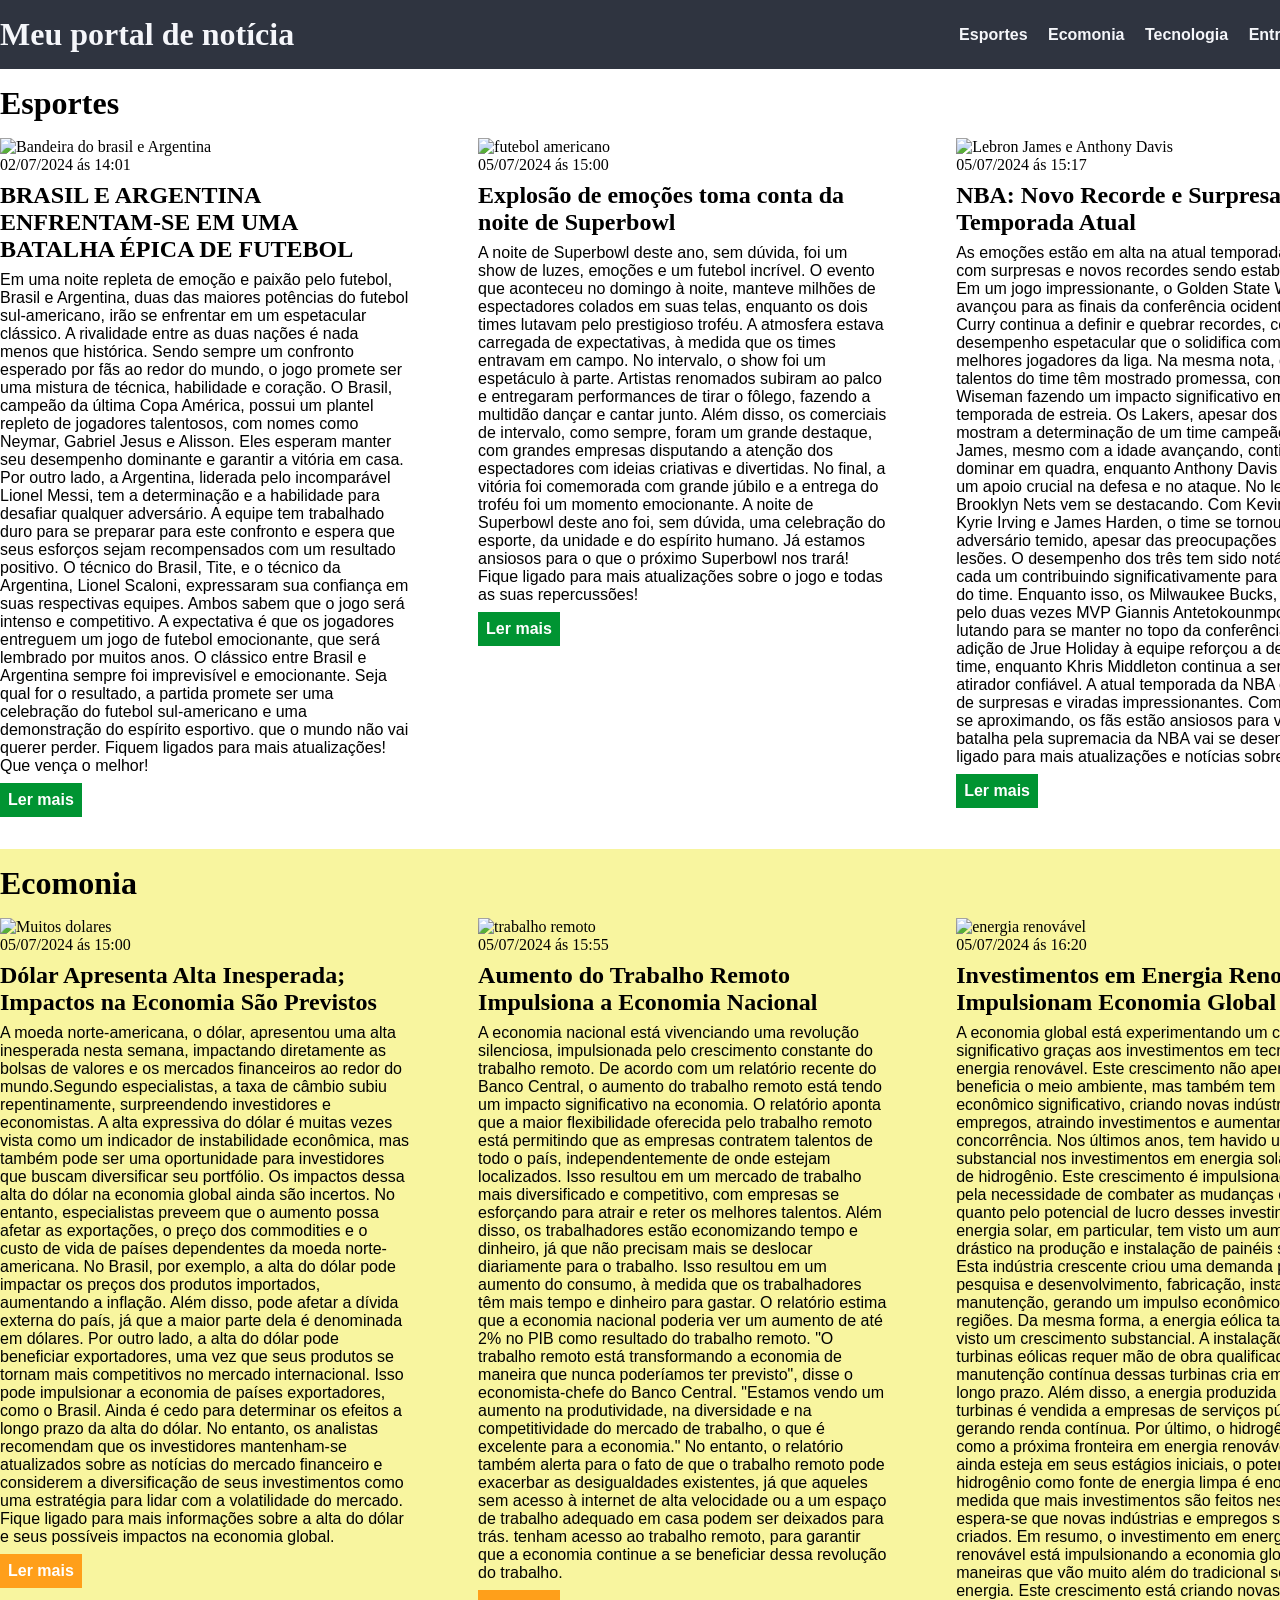
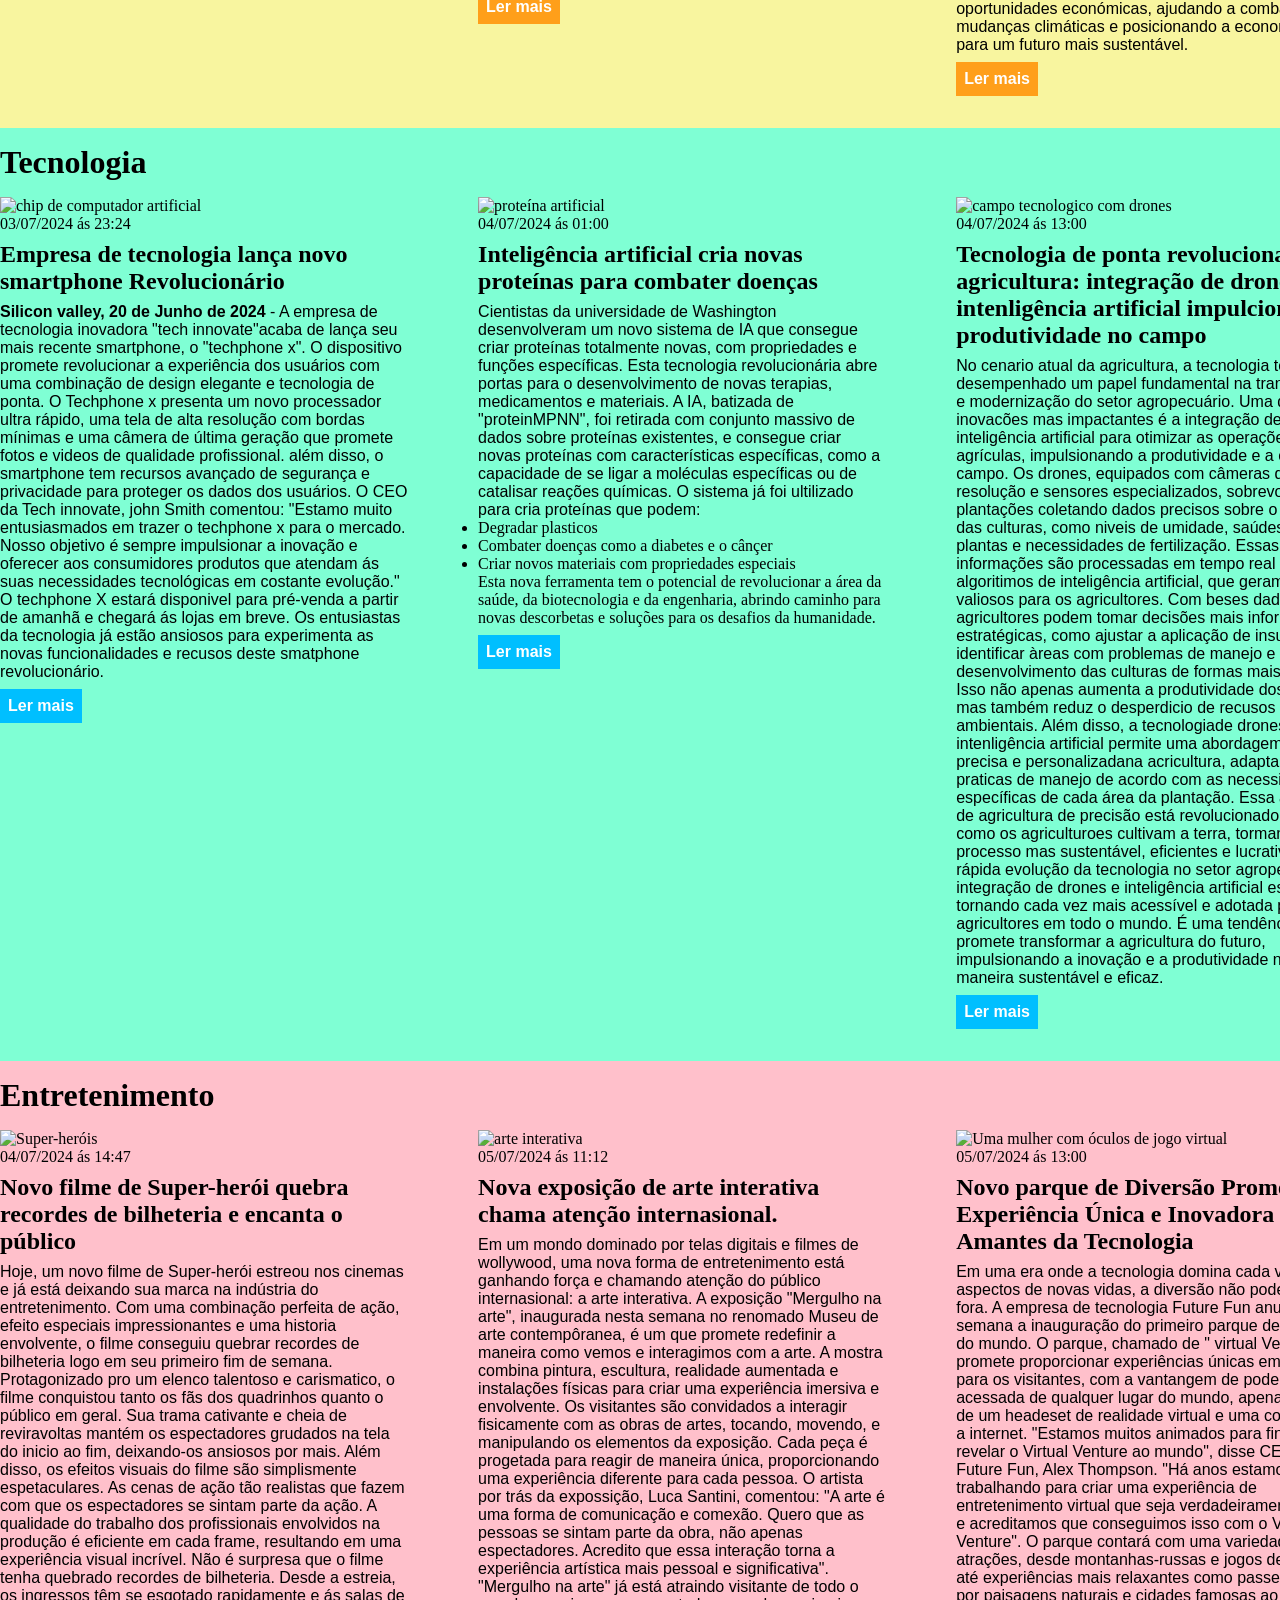
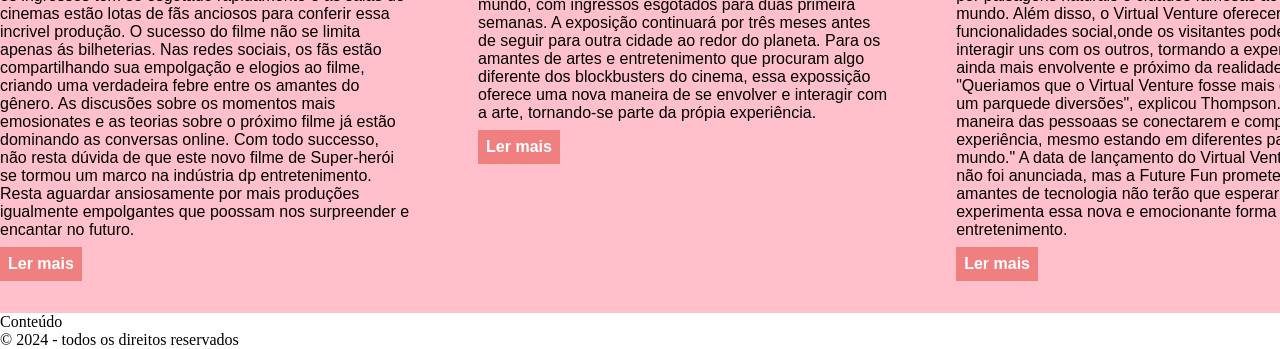
==== commit a0400438: "exercício.css" ====
--- a/index.html
+++ b/index.html
@@ -16,7 +16,7 @@
                      <a href="#sports" title="Ir para sessão de esportes">Esportes</a>
                   </li>
                    <li>
-                      <a href="#economy" title="Ir para sessão de E">Ecomonia</a>
+                      <a href="#economy" title="Ir para sessão de economia">Ecomonia</a>
                   </li>
                    <li>
                       <a href="#technology" title="Ir para a sessão de tecnologia">Tecnologia</a>
@@ -35,7 +35,7 @@
               <article>
                   <img src="https://th.bing.com/th/id/OIF.UF0vwpuCNcdAWkmCXpvLKA?pid=ImgDet&w=168.00000000000003&h=87.92&c=7&dpr=1,3" alt="Bandeira do brasil e Argentina">
                   <header>
-                     <time class="creation-date">02/07/2024 ás 14:00</time>
+                     <time class="creation-date">02/07/2024 ás 14:01</time>
                    </header>
                     <h3>BRASIL E ARGENTINA ENFRENTAM-SE EM UMA BATALHA ÉPICA DE FUTEBOL</h3>
                     <p>
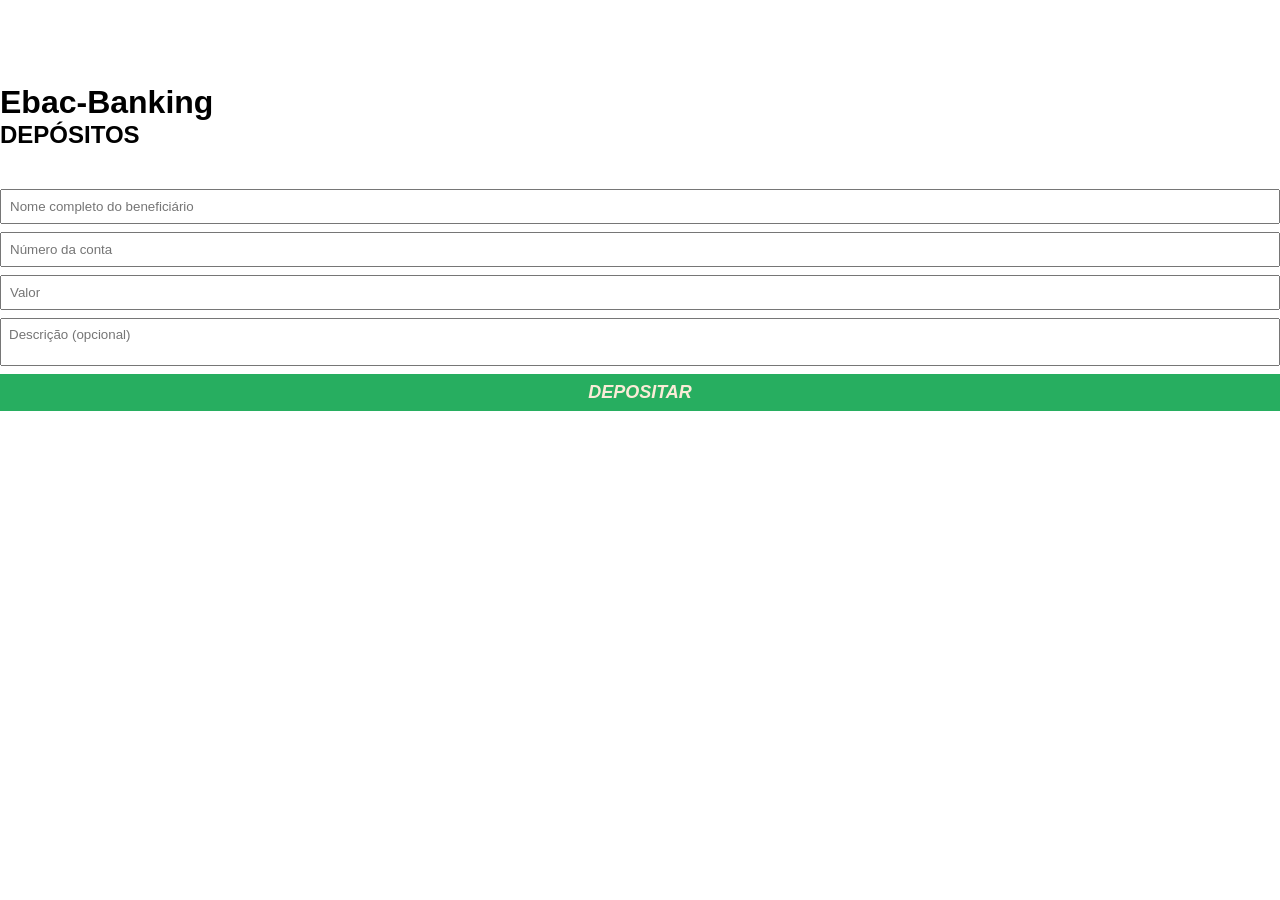
==== commit 9dc036f0: "commit inicial" ====
--- a/index.html
+++ b/index.html
@@ -3,379 +3,25 @@
 <head>
     <meta charset="UTF-8">
     <meta name="viewport" content="width=device-width, initial-scale=1.0">
-    <title>Document</title>
-    <link rel="stylesheet" href="./main.css"/>
+    <title>Ebac-Banking</title>
+    <link rel="stylesheet" href="./main.css">
 </head>
 <body>
-    <header>
-        <div class="container">
-          <h1>Meu portal de notícia</h1>
-           <nav>
-                <ul>
-                   <li>
-                     <a href="#sports" title="Ir para sessão de esportes">Esportes</a>
-                  </li>
-                   <li>
-                      <a href="#economy" title="Ir para sessão de economia">Ecomonia</a>
-                  </li>
-                   <li>
-                      <a href="#technology" title="Ir para a sessão de tecnologia">Tecnologia</a>
-                  </li>
-                   <li>
-                      <a href="#entertainment" title="Ir para sessão de entretenimento">Entretenimento</a>
-                  </li>  
-                </ul>
-           </nav>
-        </div>
-    </header>
-    <section id="sports">
-        <div class="container">
-           <h2>Esportes</h2>
-           <div class="articles">
-              <article>
-                  <img src="https://th.bing.com/th/id/OIF.UF0vwpuCNcdAWkmCXpvLKA?pid=ImgDet&w=168.00000000000003&h=87.92&c=7&dpr=1,3" alt="Bandeira do brasil e Argentina">
-                  <header>
-                     <time class="creation-date">02/07/2024 ás 14:01</time>
-                   </header>
-                    <h3>BRASIL E ARGENTINA ENFRENTAM-SE EM UMA BATALHA ÉPICA DE FUTEBOL</h3>
-                    <p>
-                     Em uma noite repleta de emoção e paixão pelo futebol, Brasil e Argentina, duas das maiores potências do futebol sul-americano,
-                     irão se enfrentar em um espetacular clássico.
-                     A rivalidade entre as duas nações é nada menos que histórica. Sendo sempre um confronto esperado por fãs ao redor do mundo, 
-                     o jogo promete ser uma mistura de técnica, habilidade e coração.
-                     O Brasil, campeão da última Copa América, possui um plantel repleto de jogadores talentosos, com nomes como Neymar, 
-                     Gabriel Jesus e Alisson. Eles esperam manter seu desempenho dominante e garantir a vitória em casa.
-                     Por outro lado, a Argentina, liderada pelo incomparável Lionel Messi, tem a determinação e a 
-                     habilidade para desafiar qualquer adversário. A equipe tem trabalhado duro
-                     para se preparar para este confronto e espera que seus esforços sejam recompensados com um resultado positivo.
-
-                     O técnico do Brasil, Tite, e o técnico da Argentina, Lionel Scaloni, expressaram sua confiança em suas respectivas equipes.
-                     Ambos sabem que o jogo será intenso e competitivo. A expectativa é que os jogadores entreguem um jogo de futebol 
-                     emocionante, que será lembrado por muitos anos.
-                     O clássico entre Brasil e Argentina sempre foi imprevisível e emocionante. Seja qual for o resultado,
-                     a partida promete ser uma celebração do futebol sul-americano e uma demonstração do espírito esportivo.
-                     que o mundo não vai querer perder. Fiquem ligados para mais atualizações!
-               
-                     </br>Que vença o melhor! 
-                    </p>
-                    <a href="#" title="Ler a noticia completa">Ler mais</a>
-               </article>
-               <article>
-                   <img src="https://th.bing.com/th/id/OIP.SXNsqj-BRDKtHNkuhl0AogHaF-?pid=ImgDet&w=168.00000000000003&h=88.2&c=7&dpr=1,3" alt="futebol americano">
-                   <header>
-                     <time datetime="05/07/2024 ás 15:00">05/07/2024 ás 15:00</time>
-                   </header>
-                  <h3>Explosão de emoções toma conta da noite de Superbowl</h3>
-                  <p>
-                     A noite de Superbowl deste ano, sem dúvida, foi um show de luzes, emoções e um futebol incrível. 
-                     O evento que aconteceu no domingo à noite, manteve milhões de espectadores colados em suas telas, enquanto os dois times 
-                     lutavam pelo prestigioso troféu. A atmosfera estava carregada de expectativas, à medida que os times entravam em campo.
-                     No intervalo, o show foi um espetáculo à parte. Artistas renomados subiram ao palco e entregaram performances de tirar
-                      o fôlego, fazendo a multidão dançar e cantar junto.
-                     Além disso, os comerciais de intervalo, como sempre, foram um grande destaque, com grandes empresas disputando a atenção dos
-                     espectadores com ideias criativas e divertidas.
-                     No final, a vitória foi comemorada com grande júbilo e a entrega do troféu foi um momento emocionante. A noite de Superbowl
-                     deste ano foi, sem dúvida, uma celebração do esporte, da unidade e do espírito humano. 
-                     Já estamos ansiosos para o que o próximo Superbowl nos trará! Fique ligado para mais atualizações sobre o jogo
-                     e todas as suas repercussões!
-                    </p>
-                    <a href="#" title="Leia a notícia completa">Ler mais</a>
-               </article>
-               <article>
-                   <img src="https://th.bing.com/th/id/OIP.EqbH0ZgD71yNt7T7adXaIwHaEK?pid=ImgDet&w=168&h=94.5&c=7&dpr=1,3" alt="Lebron James e Anthony Davis">
-                   <header>
-                      <time datetime="05/07/2024 ás 15:17">05/07/2024 ás 15:17</time>
-                  </header>
-                   <h3>NBA: Novo Recorde e Surpresas na Temporada Atual</h3>
-                   <p>
-                     As emoções estão em alta na atual temporada da NBA, com surpresas e novos recordes sendo estabelecidos.
-                     Em um jogo impressionante, o Golden State Warriors avançou para as finais da conferência ocidental. Steph Curry continua a 
-                     definir e quebrar recordes, com um desempenho espetacular que o solidifica como um dos melhores jogadores da liga.
-                     Na mesma nota, os jovens talentos do time têm mostrado promessa, 
-                     com James Wiseman fazendo um impacto significativo em sua temporada de estreia.
-                     Os Lakers, apesar dos desafios, mostram a determinação de um time campeão. LeBron James, mesmo com a idade avançando, 
-                     continua a dominar em quadra, enquanto Anthony Davis tem sido um apoio crucial na defesa e no ataque.
-                     No leste, o Brooklyn Nets vem se destacando. Com Kevin Durant, Kyrie Irving e James Harden,
-                     o time se tornou um adversário temido, apesar das preocupações com lesões.
-                     O desempenho dos três tem sido notável, com cada um contribuindo significativamente para o sucesso do time.
-                     Enquanto isso, os Milwaukee Bucks, liderados pelo duas vezes MVP Giannis Antetokounmpo,
-                     estão lutando para se manter no topo da conferência leste.
-                     A adição de Jrue Holiday à equipe reforçou a defesa do time, enquanto Khris Middleton continua a ser um atirador confiável.
-                     A atual temporada da NBA está repleta de surpresas e viradas impressionantes. 
-                     Com os playoffs se aproximando, os fãs estão ansiosos para ver como a batalha pela supremacia da NBA vai se desenrolar. 
-                     Fique ligado para mais atualizações e notícias sobre a NBA.
-                   </p>
-                   <a href="#" title="Leia a notícia completa">Ler mais</a>
-                </article>
-            </div>
-        </div>
-    </section>
-    <section id="economy">
-        <div class="container">
-         <h2>Ecomonia</h2>
-            <div class="articles">
-               <article>
-                   <img src="https://th.bing.com/th/id/OIP.N8RsNg8UmqmbwD3GpKbjogHaE1?pid=ImgDet&w=168&h=109.84615384615384&c=7&dpr=1,3" alt=" Muitos dolares">
-                    <header>
-                     <time datetime="05/07/2024 ás 15:00">05/07/2024 ás 15:00</time>
-                    </header>
-                    <h3> Dólar Apresenta Alta Inesperada; Impactos na Economia São Previstos</h3>
-                    <p>
-                     A moeda norte-americana, o dólar, apresentou uma alta inesperada nesta semana, impactando diretamente as bolsas de 
-                     valores e os mercados financeiros ao redor do mundo.Segundo especialistas, a taxa de câmbio subiu repentinamente, 
-                     surpreendendo investidores e economistas. A alta expressiva do dólar é muitas vezes vista como um indicador
-                     de instabilidade econômica, mas também pode ser uma oportunidade para investidores que buscam diversificar seu portfólio.
-                     Os impactos dessa alta do dólar na economia global ainda são incertos. No entanto, especialistas preveem que o aumento 
-                     possa afetar as exportações, o preço dos commodities e o custo de vida de países dependentes da moeda norte-americana.
-                     No Brasil, por exemplo, a alta do dólar pode impactar os preços dos produtos importados, aumentando a inflação. Além disso, 
-                     pode afetar a dívida externa do país, já que a maior parte dela é denominada em dólares.
-                     Por outro lado, a alta do dólar pode beneficiar exportadores, uma vez que seus produtos se tornam mais competitivos
-                     no mercado internacional. Isso pode impulsionar a economia de países exportadores, como o Brasil.
-                     Ainda é cedo para determinar os efeitos a longo prazo da alta do dólar. No entanto, os analistas recomendam
-                     que os investidores mantenham-se atualizados sobre as notícias do mercado financeiro e considerem a diversificação de seus
-                     investimentos como uma estratégia para lidar com a volatilidade do mercado.
-                     Fique ligado para mais informações sobre a alta do dólar e seus possíveis impactos na economia global.
-                    </p>
-                    <a href="#" title="Leia a notícia  completa">Ler mais</a>
-                </article>
-                  <article>
-                        <img src="https://th.bing.com/th/id/OIP.Q5KJ61uFa-w5u8GrQovnfQAAAA?pid=ImgDet&w=168.00000000000003&h=88.2&c=7&dpr=1,3" alt="trabalho remoto">
-                        <header>
-                          <time datetime="05/07/2024 ás 15:55">05/07/2024 ás 15:55</time>
-                       </header>
-                       <h3>Aumento do Trabalho Remoto Impulsiona a Economia Nacional</h3>
-                       <p>
-                          A economia nacional está vivenciando uma revolução silenciosa, impulsionada pelo crescimento constante do trabalho remoto. 
-                          De acordo com um relatório recente do Banco Central, o aumento do trabalho remoto está tendo um impacto significativo na economia.
-                          O relatório aponta que a maior flexibilidade oferecida pelo trabalho remoto está permitindo que as empresas contratem 
-                          talentos de todo o país, independentemente de onde estejam localizados. Isso resultou em um mercado de trabalho mais diversificado 
-                          e competitivo, com empresas se esforçando para atrair e reter os melhores talentos.
-                          Além disso, os trabalhadores estão economizando tempo e dinheiro, já que não precisam mais se deslocar diariamente para o trabalho. 
-                          Isso resultou em um aumento do consumo, à medida que os trabalhadores têm mais tempo e dinheiro para gastar. O relatório estima que 
-                          a economia nacional poderia ver um aumento de até 2% no PIB como resultado do trabalho remoto.
-                          "O trabalho remoto está transformando a economia de maneira que nunca poderíamos ter previsto", disse o economista-chefe do Banco Central.
-                          "Estamos vendo um aumento na produtividade, na diversidade e na competitividade do mercado de trabalho, o que é excelente para a economia."
-                          No entanto, o relatório também alerta para o fato de que o trabalho remoto pode exacerbar as desigualdades existentes, 
-                          já que aqueles sem acesso à internet de alta velocidade ou a um espaço de trabalho adequado em casa podem ser deixados para trás.
-                          tenham acesso ao trabalho remoto, para garantir que a economia continue a se beneficiar dessa revolução do trabalho.
-                       </p>
-                       <a href="#" title="Leia a notícia completa">Ler mais</a>
-                   </article>
-                   <article>
-                        <img src="https://th.bing.com/th/id/OIP.VUmOvIWwrbQM0lp79oIJpgAAAA?pid=ImgDet&w=168&h=94.36937799043062&c=7&dpr=1,3" alt="energia renovável">
-                        <header>
-                            <time datetime="05/07/2024 ás 16:20">05/07/2024 ás 16:20</time>
-                        </header>
-                        <h3>Investimentos em Energia Renovável Impulsionam Economia Global</h3>
-                        <p>
-                          A economia global está experimentando um crescimento significativo graças aos investimentos em tecnologias de energia renovável. 
-                          Este crescimento não apenas beneficia o meio ambiente, mas também tem um impacto econômico significativo, 
-                          criando novas indústrias e empregos, atraindo investimentos e aumentando a concorrência.
-                          Nos últimos anos, tem havido um aumento substancial nos investimentos em energia solar, eólica e de hidrogênio. Este crescimento é 
-                          impulsionado tanto pela necessidade de combater as mudanças climáticas quanto pelo potencial de lucro desses investimentos. 
-                          A energia solar, em particular, tem visto um aumento drástico na produção e instalação de painéis solares. Esta indústria crescente 
-                          criou uma demanda por pesquisa e desenvolvimento, fabricação, instalação e manutenção, gerando um impulso econômico em muitas regiões.
-                          Da mesma forma, a energia eólica também tem visto um crescimento substancial. A instalação de turbinas eólicas requer mão de obra 
-                          qualificada, e a manutenção contínua dessas turbinas cria empregos de longo prazo. Além disso, a energia produzida por essas turbinas é
-                          vendida a empresas de serviços públicos, gerando renda contínua.
-                          Por último, o hidrogênio é visto como a próxima fronteira em energia renovável. Embora ainda esteja em seus estágios iniciais, o potencial 
-                          para o hidrogênio como fonte de energia limpa é enorme. 
-                          À medida que mais investimentos são feitos nesta área, espera-se que novas indústrias e empregos sejam criados.
-                          Em resumo, o investimento em energia renovável está impulsionando a economia global de maneiras que vão muito além do tradicional setor de energia.
-                          Este crescimento está criando novas oportunidades económicas, ajudando a combater as mudanças climáticas e posicionando a economia global
-                          para um futuro mais sustentável.
-                       </p>
-                       <a href="#" title="Leia a notícia completa">Ler mais</a>
-                 </article>
-               </div>
-          </div>
-      </section>
-     <section id="technology">
-        <div class="container">
-            <h2>Tecnologia</h2>
-           <div class="articles">
-               <article>
-                   <img src="https://th.bing.com/th/id/OIP.VvObCegYnAon6hf6VqrpDgHaEL?pid=ImgDet&w=168&h=111.552&c=7&dpr=1,3" alt="chip de computador artificial">
-                   <header>
-                        <time datetime="03/07/2024 ás 23:24">03/07/2024 ás 23:24</time>
-                    </header>
-                    <h3>Empresa de tecnologia lança novo smartphone Revolucionário</h3>
-                    <p>
-                     <strong>Silicon valley, 20 de Junho de 2024 </strong>
-                     - A empresa de tecnologia inovadora "tech innovate"acaba 
-                     de lança seu mais recente smartphone, o "techphone x". O dispositivo promete revolucionar
-                     a experiência dos usuários com uma combinação de design elegante e tecnologia de ponta.
-                     O Techphone x 
-                     presenta um novo processador ultra rápido, uma tela de alta resolução com 
-                     bordas mínimas e uma câmera de última geração que promete fotos e videos de qualidade profissional. 
-                     além disso, o smartphone tem recursos avançado de segurança e privacidade para proteger os dados
-                     dos usuários. 
-                     O CEO da Tech innovate,
-                     john Smith comentou: "Estamo muito entusiasmados em trazer o techphone x 
-                     para o mercado. Nosso objetivo é sempre impulsionar  a inovação e oferecer aos consumidores
-                     produtos que atendam ás suas necessidades tecnológicas em costante evolução."
-
-                     O techphone X estará disponivel para pré-venda a partir de amanhã e chegará ás lojas em breve.
-                     Os entusiastas da tecnologia já estão ansiosos para experimenta  as novas
-                     funcionalidades e recusos deste smatphone revolucionário.
-                    </p>
-                    <a href="#" title="Leia a notícia completa">Ler mais</a>
-                </article>
-                <article>
-                    <img src="https://th.bing.com/th/id/OIP.wGPs08Y-tRwc-zWk6XHKxgHaFj?pid=ImgDet&w=168&h=126&c=7&dpr=1,3" alt=" proteína artificial">
-                    <header>
-                        <time datetime="04/07/2024 ás 01:00">04/07/2024 ás 01:00</time>
-                    </header>
-                    <h3>Inteligência artificial cria novas proteínas para combater doenças</h3>
-                    <p>
-                      Cientistas da universidade de Washington desenvolveram um novo sistema de IA que consegue criar 
-                      proteínas totalmente novas, com propriedades e funções específicas. Esta tecnologia revolucionária 
-                      abre portas para o desenvolvimento de novas terapias, medicamentos e materiais.
-                      A IA, batizada de "proteinMPNN", foi retirada com conjunto massivo de dados sobre proteínas existentes,
-                      e consegue criar novas proteínas com características específicas, como a capacidade de se ligar a moléculas
-                      específicas ou de catalisar reações químicas. O sistema já foi ultilizado para cria proteínas que podem:
-                      <ul>
-                            <li>
-                                Degradar plasticos
-                            </li>
-                            <li>
-                             Combater doenças como a diabetes e o cânçer
-                            </li>
-                            <li>
-                             Criar novos materiais com propriedades especiais
-                            </li>
-                        </ul>
-                      Esta nova ferramenta tem o potencial de revolucionar a área da saúde, da biotecnologia e 
-                      da engenharia, abrindo caminho para novas descorbetas e soluções para os desafios da humanidade.
-                   </p>
-                    <a href="#" title="Leia a notícia completa">Ler mais</a>
-                </article>
-                <article>
-                    <img src="https://th.bing.com/th/id/OIP.MgFPG8qgtLNvmOZzmm0cWwHaEU?pid=ImgDet&w=168.00000000000003&h=98.00000000000001&c=7&dpr=1,3" alt="campo tecnologico com drones">
-                    <header>
-                        <time datetime="04/07/2024 ás 13:00">04/07/2024 ás 13:00</time>
-                    </header>
-                    <h3>Tecnologia de ponta revoluciona a agricultura: integração de drones e intenligência artificial impulciona a produtividade no campo</h3>
-                    <p>
-                     No cenario atual da agricultura, a tecnologia tem desempenhado um papel fundamental na transformação e modernização 
-                     do setor agropecuário. Uma das inovacões mas impactantes é a integração de drones e inteligência artificial 
-                     para otimizar as operações agrículas, impulsionando a produtividade e a eficiêcia no campo.
-
-                     Os drones, equipados com câmeras de alta resolução e sensores especializados, sobrevoam as plantações coletando dados
-                     precisos sobre o estados das culturas, como niveis de umidade, saúdes das plantas e necessidades de fertilização. 
-                     Essas informações são processadas em tempo real por algoritimos de inteligência artificial, que geram insights 
-                     valiosos para os agricultores. Com beses dados, os agricultores podem tomar decisões mais informadas e estratégicas, 
-                     como ajustar a aplicação de insumos, e identificar àreas com problemas de manejo e monitorar o desenvolvimento das culturas 
-                     de formas mais eficientes. Isso não apenas aumenta a produtividade dos cultivos, mas também  reduz o desperdicio de recusos e 
-                     impactos ambientais.
-                     Além disso, a tecnologiade drones e intenligência artificial permite uma abordagem mais precisa e personalizadana acricultura,
-                     adaptando as praticas de manejo de acordo com as necessidades específicas de cada área da plantação. Essa abordagem de agricultura 
-                     de precisão está revolucionado a forma como
-                     os agriculturoes cultivam a terra, tormando o processo mas sustentável, eficientes e lucrativo,
-                     Com a rápida evolução da tecnologia no setor agropecuário, a integração de drones e inteligência artificial está se tornando cada vez
-                     mais acessível e adotada por agricultores em todo o mundo. É uma tendência que promete transformar a agricultura do futuro, impulsionando
-                     a inovação e a produtividade no campo de maneira sustentável e eficaz.
-                    </p>
-                    <a href="#" title="Leia a notícia completa">Ler mais</a>
-                </article>
-            </div>
-        </div>
-    </section>
-    <section id="entertainment">
-        <div class="container">
-           <h2>Entretenimento</h2>
-           <div class="articles">
-                <article>
-                    <img src="https://th.bing.com/th/id/OIP.EmAvqfZo1g3l0dRwUW2iXwAAAA?pid=ImgDet&w=168&h=84&c=7&dpr=1,3" alt="Super-heróis">
-                    <header>
-                        <time datetime="04/07/2024 ás 14:47">04/07/2024 ás 14:47</time>
-                    </header>
-                    <h3>Novo filme de Super-herói quebra recordes de bilheteria e encanta o público</h3>
-                    <p>
-                      Hoje, um novo filme de Super-herói estreou nos cinemas e já está deixando sua marca na indústria
-                      do entretenimento. Com uma combinação perfeita de ação, efeito especiais impressionantes e uma 
-                      historia envolvente, o filme conseguiu quebrar recordes de bilheteria logo em seu primeiro fim de semana. 
-                      Protagonizado pro um elenco talentoso e carismatico, o filme conquistou tanto os fãs dos quadrinhos quanto o público
-                      em geral. Sua trama cativante e cheia de reviravoltas mantém os espectadores grudados na tela do inicio ao fim, 
-                      deixando-os ansiosos por mais.
-
-                      Além disso, os efeitos visuais do filme são simplismente espetaculares. As cenas de ação tão realistas que fazem com que 
-                      os espectadores se sintam parte da ação. A qualidade do trabalho dos profissionais envolvidos na produção é eficiente
-                      em cada frame, resultando em uma experiência visual incrível.
-                      Não é surpresa que o filme tenha quebrado recordes de bilheteria. Desde a estreia, os ingressos têm se esgotado rapidamente 
-                      e ás salas de cinemas estão lotas de fãs anciosos para conferir essa incrivel produção.
-                      O sucesso do filme não se limita apenas ás bilheterias. Nas redes sociais, os fãs estão compartilhando sua empolgação 
-                      e elogios ao filme, criando uma verdadeira febre entre os amantes do gênero. As discusões sobre os momentos mais emosionates 
-                      e as teorias sobre o próximo filme já estão dominando as conversas online.
-                      Com todo successo, não resta dúvida de que este novo filme de Super-herói se tormou um marco na 
-                      indústria dp entretenimento. Resta aguardar ansiosamente por mais produções igualmente empolgantes que poossam nos surpreender
-                      e encantar no futuro.
-                 </p>
-                 <a href="#" title="Leia a notícia completa">Ler mais</a>
-               </article>
-               <article>
-                  <img src="https://th.bing.com/th/id/OIP.QwZMgYDD4YnKC2y-NVO3rgHaDt?pid=ImgDet&w=168&h=112&c=7&dpr=1,3" alt="arte interativa">
-                    <header>
-                      <time datetime="05/07/2024 ás 11:12">05/07/2024 ás 11:12</time>
-                    </header>
-                    <h3>Nova exposição de arte interativa chama atenção internasional.</h3>
-                    <p>
-                    Em um mondo dominado  por telas digitais e filmes de wollywood, uma nova forma de entretenimento
-                    está ganhando força e chamando atenção do público internasional: a arte interativa.
-                    A exposição "Mergulho na arte", inaugurada nesta semana no renomado Museu de arte 
-                    contempôranea, é um que promete redefinir a maneira como vemos e interagimos com a arte. A mostra 
-                    combina pintura, escultura, realidade aumentada e instalações físicas para criar uma experiência 
-                    imersiva e envolvente.
-
-                    Os visitantes são convidados a interagir fisicamente com as obras de artes, tocando, movendo, e manipulando
-                    os elementos da exposição. Cada peça é progetada para reagir de maneira única, proporcionando uma experiência
-                    diferente para cada pessoa.
-                    O artista por trás da expossição, Luca Santini, comentou: "A arte é uma forma de comunicação e comexão.
-                    Quero que as pessoas se sintam parte da obra, não apenas espectadores. Acredito que essa interação torna a experiência
-                    artística mais pessoal e significativa". 
-
-                    "Mergulho na arte" já está atraindo visitante de todo o mundo, com ingressos esgotados para duas primeira semanas.
-                    A exposição continuará por três meses antes de seguir para outra cidade ao redor do planeta.
-                    Para os amantes de artes e entretenimento que procuram algo diferente dos blockbusters do cinema, essa
-                    expossição oferece uma nova maneira de se envolver e interagir com a arte, tornando-se parte da própia experiência.
-                    </p>
-                    <a href="#" title="Leia a notícia completa">Ler mais</a>
-                </article>
-                <article>
-                    <img src="https://th.bing.com/th/id/OIP.9ZYV1pABisdxphOJosM56AHaE7?pid=ImgDet&w=168&h=111.92999999999999&c=7&dpr=1,3" alt="Uma mulher com óculos de jogo virtual">
-                    <header>
-                    <time datetime="05/07/2024 ás 13:00">05/07/2024 ás 13:00</time>
-                    </header>
-                    <h3>Novo parque de Diversão Promete Experiência Única e Inovadora para Amantes da Tecnologia</h3>
-                    <p>
-                    Em uma era onde a tecnologia domina cada vez mais aspectos de novas vidas, a diversão não poderia ficar de fora.
-                    A empresa de tecnologia Future Fun anunciou esta semana a inauguração do primeiro parque de diversão do mundo.
-                    O parque, chamado de " virtual Venture", promete proporcionar experiências únicas emosionantes para
-                    os visitantes, com a vantangem de poder ser acessada de qualquer lugar do mundo, apenas como uso 
-                    de um headeset de realidade virtual e uma conexão com a internet.
-                    "Estamos muitos animados para finalmente revelar o Virtual Venture ao mundo", disse CEO da Future Fun, Alex Thompson.
-                    "Há anos estamos trabalhando para criar uma experiência de entretenimento virtual que seja verdadeiramente
-                    imersiva e acreditamos que conseguimos isso com o Virtual Venture". 
-
-                    O parque contará com uma variedadesde atrações, desde montanhas-russas e jogos de habilidade até experiências 
-                    mais relaxantes como passeio virtuais por paisagens naturais e cidades famosas ao redor do mundo. 
-                    Além disso, o Virtual Venture oferecerá uma funcionalidades social,onde os visitantes poderão interagir
-                    uns com os outros, tormando a experiência ainda mais envolvente e próximo da realidade.
-                    "Queriamos que o Virtual Venture fosse mais que apenas um parquede diversões", explicou Thompson.
-                    "É uma maneira das pessoaas se conectarem e compartilharem experiência, mesmo estando em diferentes partes do mundo."
-                    A data de lançamento do Virtual Venture ainda não foi anunciada, mas a Future Fun promete que 
-                    os amantes de tecnologia não terão que esperar muito para experimenta essa nova e emocionante forma de entretenimento.
-                    </p>
-                    <a href="#" title="Leia a notícia completa">Ler mais</a>
-                </article>
-            </div>
-        </div>
-    </section>
-    <aside>
-        Conteúdo
-    </aside>
-    <footer>
-        &copy; 2024 - todos os direitos reservados
-    </footer>
+    <div class="container">
+        <h1>Ebac-Banking</h1>
+        <h2>DEPÓSITOS</h2>
+        <form id="form-deposito">
+            <input type="text" id="nome-beneficiario" required placeholder="Nome completo do beneficiário">
+            <p class="error-message">
+                O nome precisa estar completo
+            </p>
+            <input type="number" id="numero-conta" required placeholder="Número da conta">
+            <input type="number" id="valor-deposito" required placeholder="Valor">
+            <textarea  placeholder="Descrição (opcional)" id="descrição"></textarea>
+            <button id="btn-depositar" type="submit">Depositar</button>
+        </form>
+        <p class="success-message"></p>
+    </div>
+    <script src="./main.js"></script>
 </body>
 </html>
--- a/main.css
+++ b/main.css
@@ -1,128 +1,63 @@
 * {
-    box-sizing: border-box;
     margin: 0;
     padding: 0;
+    box-sizing: border-box;
+    font-family: sans-serif;
 }
 
 .container {
-    width: 1366px;
-    margin: 0 auto;
+    margin: 84px auto;
+    max-width: 640;
+    width: 100%;
 }
 
-body > header {
-    background-color: #2f3440;
-    padding: 16px 0;
-    color: #f5f6fa;
+form {
+    margin-top: 40px;
 }
 
-header .container {
-    display: flex;
-    align-items: center;
-    justify-content: space-between;
+input, 
+textarea,
+button {
+    display: block;
+    padding: 8px;
+    margin-bottom: 8px;
+    width: 100%;
+    resize: none;
 }
 
-header li {
-    display: inline;
-    font-family: Arial, Helvetica, sans-serif;
-    font-weight: bolder;
-    margin-left: 16px;
+button {
+    background-color: #27ae60;
+    border: none;
+    text-transform: uppercase;
+    color: antiquewhite;
+    font-weight: bold;
+    font-size: 18px;
+    font-style: italic;
+    cursor: pointer;
 }
 
-header li a {
-    color: #f5f6fa;
-    text-decoration: none;
+button:hover {
+    background-color: #2ecc51;
 }
 
-.articles {
-    display: flex;
-    flex-wrap: wrap;
-    justify-content: space-between;
+.success-message {
+    background-color: #2ecc51;
+    padding: 16px;
+    color: antiquewhite;
+    display: none;
 }
 
-.articles article img {
-    /*height: 180px;*/
-    width: 100%;
-
+.error-message {
+    font-size: 12px;
+    padding: 8px;
+    background-color: red;
+    color: antiquewhite;
+    margin-bottom: 8px;
+    display: none;
 }
 
-.articles article {
-    width: 30%;
-}
-
-section {
-    padding: 16px 0;
-}
-
-section h2, 
-.articles article {
-    margin-bottom: 16px;
-}
-
-.articles article h3 {
-    margin-top: 8px;
-    margin-bottom: 8px;
-}
-
-.articles article a {
-    background-color: mediumblue;
-    color: #fff;
-    padding: 8px;
-    display: inline-block;
-    text-decoration: none;
-    font-weight: bolder;
-    margin-top: 8px;
-}
-
-.articles article a:hover{
-    text-decoration: underline;
-}
-
-.articles article a,
-.articles article p {
-    font-family: Arial, Helvetica, sans-serif;
-}
-
-.articles article h3 {
-    font-size: 24px;
-}
-
-section h2 {
-    font-size: 32px;
-}
-
-#sports{
-    background-color: rgba(0, 255, 0, 0,1);
-}
-
-#sports .articles article a {
-    background-color: #009432;
-}
-
-#economy {
-    background-color: #f8f59f;
-}
-
-#economy .articles article a {
-    background-color: #ff9f1a;;
-}
-
-#technology {
-    background-color:  aquamarine;
-}
-
-#technology .articles article a {
-   background-color: rgb(0, 191, 255);
-}
-
-
-#entertainment {
-   background-color: pink;
-}
-
-#entertainment .articles article a {
-    background-color: lightcoral;
-}
-
-
-
-
+input.error {
+    color: red;
+    border-color: red;
+    outline-color: red;
+}
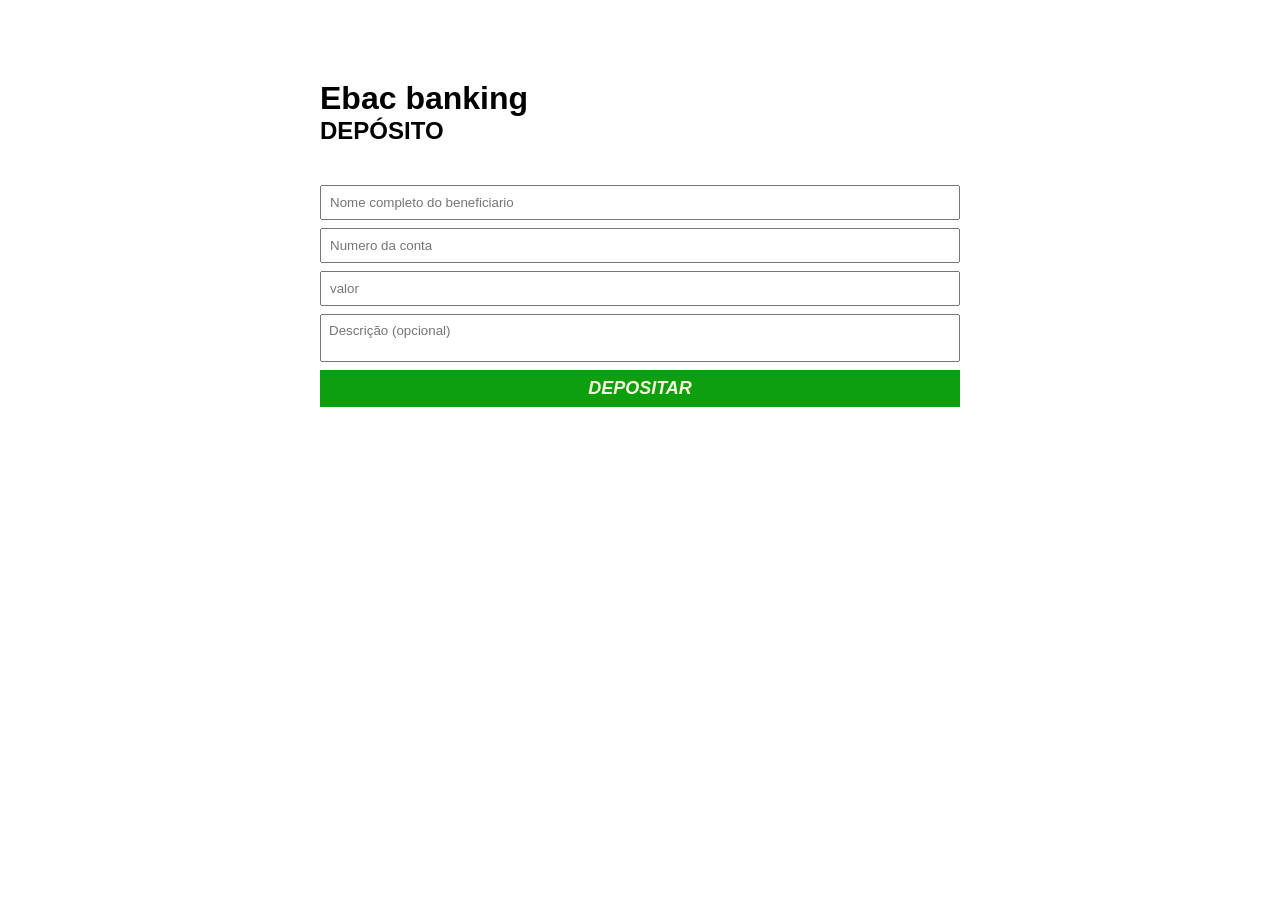
==== commit b0d28f38: "primeiro commit" ====
--- a/index.html
+++ b/index.html
@@ -1,27 +1,29 @@
 <!DOCTYPE html>
-<html lang="pt-br">
+<html lang="pt_br">
 <head>
     <meta charset="UTF-8">
     <meta name="viewport" content="width=device-width, initial-scale=1.0">
-    <title>Ebac-Banking</title>
+    <title>Ebac-banking</title>
     <link rel="stylesheet" href="./main.css">
 </head>
 <body>
     <div class="container">
-        <h1>Ebac-Banking</h1>
-        <h2>DEPÓSITOS</h2>
+        <h1>Ebac banking</h1>
+        <h2>DEPÓSITO</h2>
         <form id="form-deposito">
-            <input type="text" id="nome-beneficiario" required placeholder="Nome completo do beneficiário">
+            <input type="text" id="nome-beneficiario" required placeholder="Nome completo do beneficiario" /> 
             <p class="error-message">
                 O nome precisa estar completo
             </p>
-            <input type="number" id="numero-conta" required placeholder="Número da conta">
-            <input type="number" id="valor-deposito" required placeholder="Valor">
+            <input type="number" id="numero-conta" required placeholder="Numero da conta" />
+            <input type="number" id="valor-deposito"  required placeholder="valor" />
             <textarea  placeholder="Descrição (opcional)" id="descrição"></textarea>
-            <button id="btn-depositar" type="submit">Depositar</button>
+            <button type="submit" id="btn-depositar">DEPOSITAR</button>
         </form>
         <p class="success-message"></p>
     </div>
-    <script src="./main.js"></script>
+    <script src="./main.js">
+        
+    </script>
 </body>
 </html>
--- a/main.css
+++ b/main.css
@@ -5,9 +5,10 @@
     font-family: sans-serif;
 }
 
+
 .container {
-    margin: 84px auto;
-    max-width: 640;
+    margin: 80px auto;
+    max-width: 640px;
     width: 100%;
 }
 
@@ -15,9 +16,7 @@
     margin-top: 40px;
 }
 
-input, 
-textarea,
-button {
+input, textarea, button {
     display: block;
     padding: 8px;
     margin-bottom: 8px;
@@ -26,10 +25,10 @@
 }
 
 button {
-    background-color: #27ae60;
+    background-color: rgb(14, 159, 14);
     border: none;
     text-transform: uppercase;
-    color: antiquewhite;
+    color: beige;
     font-weight: bold;
     font-size: 18px;
     font-style: italic;
@@ -37,13 +36,13 @@
 }
 
 button:hover {
-    background-color: #2ecc51;
+    background-color: rgb(44, 226, 44);
 }
 
 .success-message {
-    background-color: #2ecc51;
+    background-color:  rgb(14, 159, 14);
     padding: 16px;
-    color: antiquewhite;
+    color: beige;
     display: none;
 }
 
@@ -51,7 +50,7 @@
     font-size: 12px;
     padding: 8px;
     background-color: red;
-    color: antiquewhite;
+    color: beige;
     margin-bottom: 8px;
     display: none;
 }
